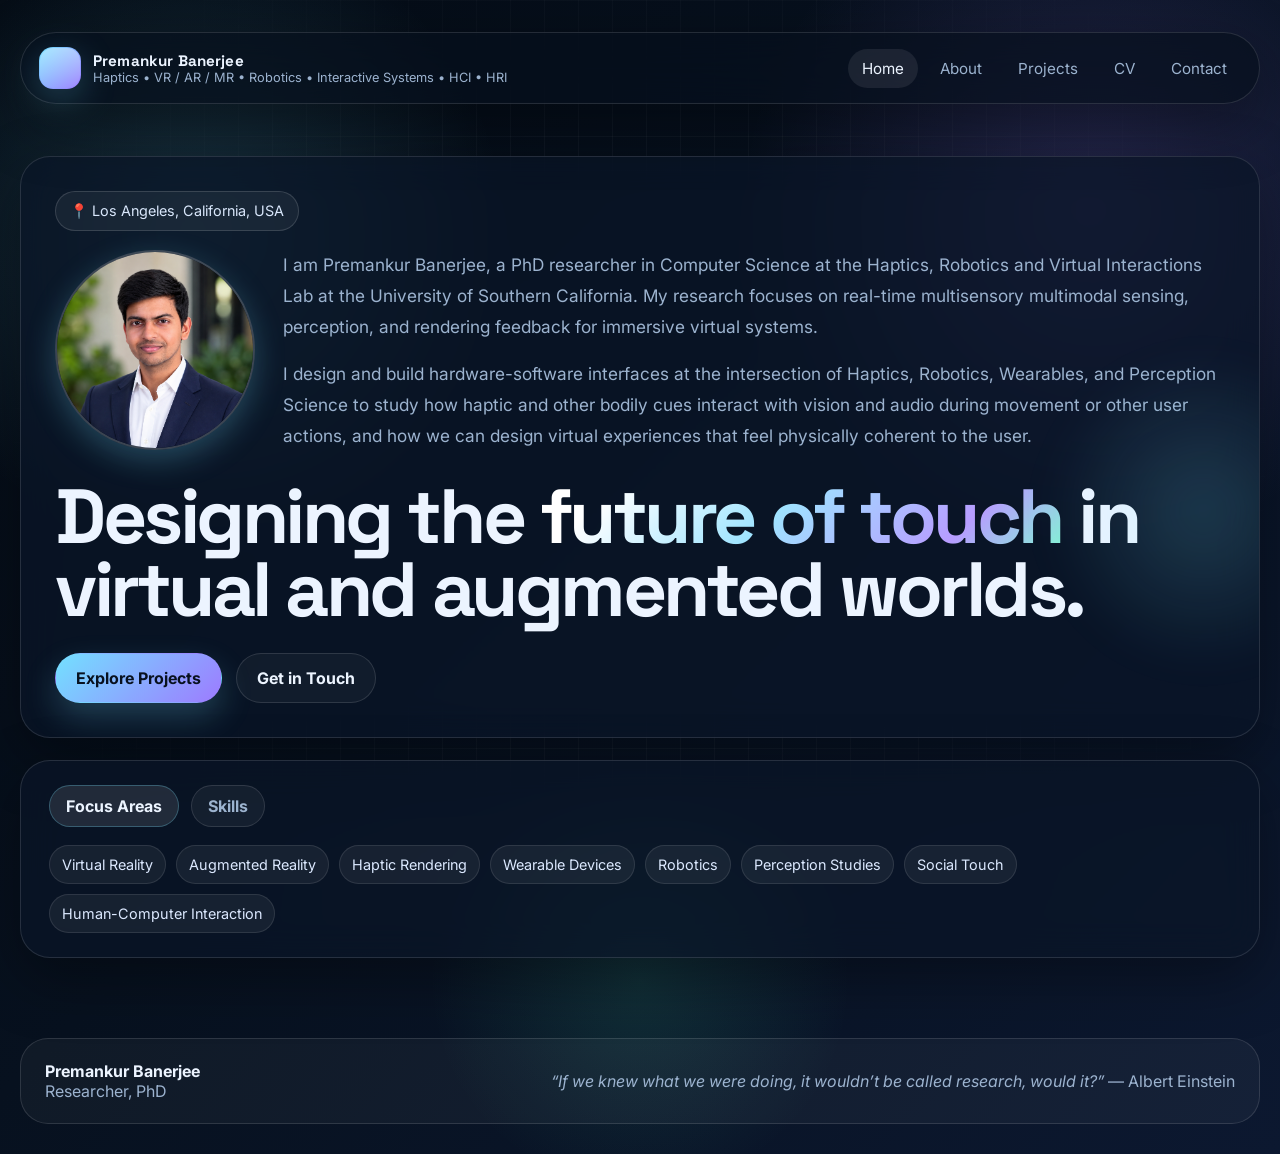
==== index.html @ 7fd66191 "Update index.html" ====
<!DOCTYPE html>
<html lang="en">
<head>
  <meta charset="UTF-8" />
  <meta name="viewport" content="width=device-width, initial-scale=1.0" />
  <title>Premankur Banerjee | Home</title>
  <meta name="description" content="Premankur Banerjee — VR/AR Haptics Robotics Researcher." />
  <link rel="preconnect" href="https://fonts.googleapis.com">
  <link rel="preconnect" href="https://fonts.gstatic.com" crossorigin>
  <link href="https://fonts.googleapis.com/css2?family=Inter:wght@400;500;600;700;800&family=Space+Grotesk:wght@500;700&display=swap" rel="stylesheet">
  <link rel="stylesheet" href="style.css" />
  <script src="script.js" defer></script>
</head>
<body>
  <div class="page">
    <div class="nav-wrap">
      <nav>
        <div class="brand">
          <div class="brand-mark"></div>
          <div class="brand-copy">
            <strong>Premankur Banerjee</strong>
            <span>Haptics • VR / AR / MR • Robotics • Interactive Systems • HCI • HRI</span>
          </div>
        </div>

        <div class="nav-links">
          <a href="index.html" class="active">Home</a>
          <a href="about.html">About</a>
          <a href="projects.html">Projects</a>
          <a href="CV_2026_Adm.pdf" target="_blank" rel="noopener noreferrer">CV</a>
          <a href="contact.html">Contact</a>
        </div>
      </nav>
    </div>

    <header class="hero">
      <section class="hero-card hero-main reveal">
        <div class="eyebrow">📍 Los Angeles, California, USA</div>

        <div class="hero-intro">
          <div class="hero-top">
            <img src="Headshot1.png" alt="Premankur Banerjee" class="hero-img">

            <div class="hero-top-copy">
              <p class="lead hero-bio">
                I am Premankur Banerjee, a PhD researcher in Computer Science at the Haptics, Robotics and Virtual Interactions Lab at the University of Southern California. My research focuses on real-time multisensory multimodal sensing, perception, and rendering feedback for immersive virtual systems.
              </p>

              <p class="lead hero-bio">
                I design and build hardware-software interfaces at the intersection of Haptics, Robotics, Wearables, and Perception Science to study how haptic and other bodily cues interact with vision and audio during movement or other user actions, and how we can design virtual experiences that feel physically coherent to the user.
              </p>
            </div>
          </div>

          <h1 class="hero-title-wide">
            Designing the <span class="gradient-text">future of touch</span> in virtual and augmented worlds.
          </h1>
        </div>

        <div class="hero-actions">
          <a class="btn btn-primary" href="projects.html">Explore Projects</a>
          <a class="btn btn-secondary" href="contact.html">Get in Touch</a>
        </div>
      </section>

      <section class="glass focus-tabs reveal">
        <div class="focus-tabs-header">
          <button class="tab-btn active" data-tab="focus">Focus Areas</button>
          <button class="tab-btn" data-tab="skills">Skills</button>
        </div>

        <div class="tab-panel active" id="tab-focus">
          <div class="focus-pills">
            <span class="pill">Virtual Reality</span>
            <span class="pill">Augmented Reality</span>
            <span class="pill">Haptic Rendering</span>
            <span class="pill">Wearable Devices</span>
            <span class="pill">Robotics</span>
            <span class="pill">Perception Studies</span>
            <span class="pill">Social Touch</span>
            <span class="pill">Human-Computer Interaction</span>
          </div>
        </div>

        <div class="tab-panel" id="tab-skills">
          <div class="skills-subtabs">
            <button class="subtab-btn active" data-subtab="programming">Programming Software &amp; Tools</button>
            <button class="subtab-btn" data-subtab="hardware">Hardware &amp; Sensing</button>
            <button class="subtab-btn" data-subtab="methods">Methods &amp; Analysis</button>
            <button class="subtab-btn" data-subtab="evaluation">User Testing &amp; Evaluation</button>
          </div>

          <div class="skills-subpanel active" id="subtab-programming">
            <div class="skills-pills">
              <span class="pill">C++</span>
              <span class="pill">C</span>
              <span class="pill">C#</span>
              <span class="pill">Python</span>
              <span class="pill">MATLAB</span>
              <span class="pill">Unity 3D</span>
              <span class="pill">CHAI3D</span>
              <span class="pill">OpenHaptics</span>
              <span class="pill">ROS</span>
              <span class="pill">Gazebo</span>
              <span class="pill">TensorFlow</span>
              <span class="pill">Arduino</span>
              <span class="pill">Blender</span>
              <span class="pill">FreeCAD</span>
              <span class="pill">OpenGL</span>
            </div>
          </div>

          <div class="skills-subpanel" id="subtab-hardware">
            <div class="skills-pills">
              <span class="pill">Actuators</span>
              <span class="pill">Force Sensing and Feedback</span>
              <span class="pill">Pressure Sensing</span>
              <span class="pill">IMUs</span>
              <span class="pill">Motion Tracking (OptiTrack, Intel RealSense)</span>
              <span class="pill">6-DoF Motion Platforms</span>
              <span class="pill">Microcontrollers</span>
              <span class="pill">Tactile Wearables</span>
            </div>
          </div>

          <div class="skills-subpanel" id="subtab-methods">
            <div class="skills-pills">
              <span class="pill">Signal Processing</span>
              <span class="pill">Filtering</span>
              <span class="pill">Temporal Smoothing</span>
              <span class="pill">Sensor Fusion</span>
              <span class="pill">Physics Modeling</span>
              <span class="pill">Inverse Kinematics</span>
              <span class="pill">Wireless Communication Protocols</span>
              <span class="pill">Teleoperation</span>
              <span class="pill">CNNs</span>
              <span class="pill">Autoencoders</span>
              <span class="pill">Interactive ML</span>
            </div>
          </div>

          <div class="skills-subpanel" id="subtab-evaluation">
            <div class="skills-pills">
              <span class="pill">Experimental Design</span>
              <span class="pill">User-Centered Design</span>
              <span class="pill">Protocol Creation</span>
              <span class="pill">Data Processing</span>
              <span class="pill">Statistical Analyses</span>
              <span class="pill">Conducted 200+ user studies</span>
            </div>
          </div>
        </div>
      </section>
    </header>

    <footer>
      <div class="footer-card reveal">
        <div>
          <strong>Premankur Banerjee</strong><br />
          Researcher, PhD
        </div>
        <div><em>“If we knew what we were doing, it wouldn’t be called research, would it?”</em> — Albert Einstein</div>
      </div>
    </footer>
  </div>
</body>
</html>
---- style.css ----
:root {
  --bg: #07111f;
  --bg-soft: rgba(10, 22, 40, 0.72);
  --text: #ecf4ff;
  --muted: #9cb3cf;
  --line: rgba(255, 255, 255, 0.12);
  --accent: #73e0ff;
  --accent-2: #9d7bff;
  --accent-3: #4af1b4;
  --shadow: 0 20px 60px rgba(0, 0, 0, 0.35);
  --maxw: 1500px;
}

* { box-sizing: border-box; }
html { scroll-behavior: smooth; }

body {
  margin: 0;
  font-family: 'Inter', system-ui, sans-serif;
  color: var(--text);
  background:
    radial-gradient(circle at 15% 20%, rgba(115, 224, 255, 0.18), transparent 22%),
    radial-gradient(circle at 85% 18%, rgba(157, 123, 255, 0.20), transparent 24%),
    radial-gradient(circle at 50% 85%, rgba(74, 241, 180, 0.12), transparent 18%),
    linear-gradient(135deg, #040b14 0%, #07111f 45%, #0c1830 100%);
  min-height: 100vh;
  overflow-x: hidden;
}

body::before {
  content: "";
  position: fixed;
  inset: 0;
  background-image:
    linear-gradient(rgba(255,255,255,0.035) 1px, transparent 1px),
    linear-gradient(90deg, rgba(255,255,255,0.035) 1px, transparent 1px);
  background-size: 34px 34px;
  mask-image: radial-gradient(circle at center, black 40%, transparent 88%);
  pointer-events: none;
  z-index: 0;
}

a {
  color: inherit;
  text-decoration: none;
}

img {
  max-width: 100%;
  display: block;
}

.page {
  position: relative;
  z-index: 1;
}

.nav-wrap {
  position: sticky;
  top: 16px;
  z-index: 100;
  padding: 16px 20px 0;
}

nav {
  max-width: var(--maxw);
  margin: 0 auto;
  display: flex;
  align-items: center;
  justify-content: space-between;
  gap: 18px;
  padding: 14px 18px;
  border: 1px solid var(--line);
  background: rgba(6, 15, 28, 0.68);
  backdrop-filter: blur(20px);
  border-radius: 999px;
  box-shadow: var(--shadow);
}

.brand {
  display: flex;
  align-items: center;
  gap: 12px;
  min-width: 0;
}

.brand-mark {
  width: 42px;
  height: 42px;
  border-radius: 14px;
  background: linear-gradient(135deg, var(--accent), var(--accent-2));
  box-shadow: 0 10px 35px rgba(115, 224, 255, 0.25);
  position: relative;
  overflow: hidden;
}

.brand-mark::after {
  content: "";
  position: absolute;
  inset: 1px;
  border-radius: 13px;
  background: linear-gradient(180deg, rgba(255,255,255,0.36), rgba(255,255,255,0.06));
  mix-blend-mode: screen;
}

.brand-copy strong {
  display: block;
  font-family: 'Space Grotesk', sans-serif;
  font-size: 0.95rem;
  letter-spacing: 0.01em;
  white-space: nowrap;
}

.brand-copy {
  min-width: 0;
}

.brand-copy strong,
.brand-copy span {
  max-width: 100%;
  overflow: hidden;
  text-overflow: ellipsis;
}

.brand-copy span {
  display: block;
  color: var(--muted);
  font-size: 0.8rem;
  white-space: nowrap;
}

.nav-links {
  display: flex;
  align-items: center;
  gap: 8px;
  flex-wrap: wrap;
  justify-content: flex-end;
}

.nav-links a {
  padding: 10px 14px;
  border-radius: 999px;
  color: var(--muted);
  transition: 0.25s ease;
  font-size: 0.95rem;
}

.nav-links a:hover,
.nav-links a.active {
  background: rgba(255,255,255,0.08);
  color: var(--text);
}

.hero {
  max-width: var(--maxw);
  margin: 28px auto 0;
  padding: 40px 20px 20px;
  display: grid;
  grid-template-columns: 1fr;
  gap: 22px;
  align-items: stretch;
}

.hero-card,
.glass,
.info-card,
.timeline-card,
.project-card,
.cv-card,
.contact-card,
.page-card {
  border: 1px solid var(--line);
  background: var(--bg-soft);
  backdrop-filter: blur(18px);
  border-radius: 30px;
  box-shadow: var(--shadow);
}

.hero-main,
.page-card {
  padding: 34px;
  position: relative;
  overflow: hidden;
}

.hero-main::before,
.page-card::before {
  content: "";
  position: absolute;
  inset: auto -10% 8% auto;
  width: 360px;
  height: 360px;
  background: radial-gradient(circle, rgba(115,224,255,0.18), transparent 62%);
  filter: blur(20px);
  pointer-events: none;
}

.eyebrow {
  display: inline-flex;
  align-items: center;
  gap: 8px;
  width: fit-content;
  border: 1px solid rgba(255,255,255,0.14);
  border-radius: 999px;
  padding: 10px 14px;
  color: #d9e7fb;
  background: rgba(255,255,255,0.05);
  font-size: 0.9rem;
  margin-bottom: 18px;
}

.dot {
  width: 10px;
  height: 10px;
  border-radius: 50%;
  background: linear-gradient(135deg, var(--accent-3), var(--accent));
  box-shadow: 0 0 20px rgba(74,241,180,0.8);
}

.hero-intro {
  display: flex;
  flex-direction: column;
  gap: 28px;
}

.hero-top {
  display: grid;
  grid-template-columns: 200px minmax(0, 1fr);
  gap: 28px;
  align-items: center;
}

.hero-img {
  width: 200px;
  height: 200px;
  min-width: 200px;
  min-height: 200px;
  max-width: 200px;
  max-height: 200px;
  border-radius: 50%;
  object-fit: cover;
  object-position: center;
  flex-shrink: 0;
  aspect-ratio: 1 / 1;
  border: 2px solid rgba(255,255,255,0.2);
  box-shadow: 0 10px 30px rgba(115,224,255,0.25);
}

.hero-top-copy {
  display: flex;
  flex-direction: column;
  gap: 16px;
  align-items: flex-start;
  justify-content: center;
  text-align: left;
  min-width: 0;
}

.hero p.lead,
.hero-bio {
  margin: 0;
  color: var(--muted);
  font-size: 1.08rem;
  line-height: 1.8;
  max-width: 100%;
  text-align: left;
}

.hero-signal-text {
  margin: 0;
  color: var(--muted);
  font-size: 1rem;
  line-height: 1.8;
  max-width: 100%;
  text-align: left;
}

.hero h1,
.hero-title-wide,
.page-title {
  margin: 0;
  font-family: 'Space Grotesk', sans-serif;
  font-size: clamp(2.5rem, 6vw, 5rem);
  line-height: 0.95;
  letter-spacing: -0.045em;
  max-width: 100%;
}

.page-title {
  font-size: clamp(2.3rem, 6vw, 4.5rem);
  margin-bottom: 14px;
}

.gradient-text {
  background: linear-gradient(135deg, #ffffff 15%, #9fe4ff 45%, #b79cff 78%, #7dffcf 100%);
  -webkit-background-clip: text;
  background-clip: text;
  color: transparent;
}

.hero-actions {
  display: flex;
  align-items: center;
  gap: 14px;
  flex-wrap: wrap;
  margin-top: 28px;
}

.btn {
  border: 1px solid transparent;
  border-radius: 999px;
  padding: 14px 20px;
  font-weight: 700;
  transition: transform 0.25s ease, box-shadow 0.25s ease, background 0.25s ease, border-color 0.25s ease;
  display: inline-flex;
  align-items: center;
  gap: 10px;
}

.btn-primary {
  background: linear-gradient(135deg, var(--accent), var(--accent-2));
  color: #08111f;
  box-shadow: 0 14px 32px rgba(115, 224, 255, 0.22);
}

.btn-secondary {
  border-color: var(--line);
  background: rgba(255,255,255,0.04);
  color: var(--text);
}

.btn-primary:hover,
.btn-secondary:hover,
.info-card:hover,
.timeline-card:hover,
.project-card:hover,
.cv-card:hover,
.contact-card:hover,
.page-card:hover {
  transform: translateY(-3px);
}

.focus-tabs {
  padding: 24px 28px;
  display: flex;
  flex-direction: column;
  align-items: flex-start;
  text-align: left;
}
.hero > * {
  width: 100%;
  max-width: none;
  margin: 0;
}

.hero > .focus-tabs {
  width: 100%;
  max-width: none;
  margin: 0;
}
.focus-tabs-header {
  display: flex;
  gap: 12px;
  margin-bottom: 18px;
  flex-wrap: wrap;
  justify-content: flex-start;
  width: 100%;
}

.tab-btn,
.subtab-btn {
  border: 1px solid rgba(255,255,255,0.12);
  background: rgba(255,255,255,0.05);
  color: var(--muted);
  padding: 10px 16px;
  border-radius: 999px;
  font: inherit;
  font-weight: 700;
  cursor: pointer;
  transition: 0.25s ease;
  text-align: left;
  white-space: nowrap;
  flex: 0 0 auto;
}

.tab-btn:hover,
.tab-btn.active,
.subtab-btn:hover,
.subtab-btn.active {
  color: var(--text);
  background: rgba(255,255,255,0.1);
  border-color: rgba(115,224,255,0.28);
}

.tab-panel,
.skills-subpanel {
  display: none;
  width: 100%;
  text-align: left;
}

.tab-panel.active,
.skills-subpanel.active {
  display: block;
}

.focus-pills,
.skills-pills {
  display: flex;
  flex-wrap: wrap;
  gap: 10px;
  justify-content: flex-start;
  align-items: flex-start;
  width: 100%;
}

.skills-subtabs {
  display: flex;
  flex-wrap: nowrap;
  gap: 10px;
  justify-content: flex-start;
  align-items: flex-start;
  width: 100%;
  overflow-x: auto;
  padding-bottom: 6px;
  margin-bottom: 18px;
  scrollbar-width: thin;
  scrollbar-color: rgba(115,224,255,0.4) transparent;
}

.skills-subtabs::-webkit-scrollbar {
  height: 8px;
}

.skills-subtabs::-webkit-scrollbar-track {
  background: transparent;
}

.skills-subtabs::-webkit-scrollbar-thumb {
  background: rgba(115,224,255,0.35);
  border-radius: 999px;
}

#tab-skills {
  width: 100%;
  text-align: left;
}

.skills-subpanel {
  width: 100%;
  text-align: left;
}

.skills-pills {
  justify-content: flex-start;
}

.pill {
  padding: 10px 12px;
  border-radius: 999px;
  background: rgba(255,255,255,0.06);
  border: 1px solid rgba(255,255,255,0.1);
  color: #dce9ff;
  font-size: 0.9rem;
  text-align: left;
}

section,
.page-section {
  max-width: var(--maxw);
  margin: 0 auto;
  padding: 60px 20px 0;
}

.section-kicker {
  color: var(--accent);
  font-size: 0.84rem;
  letter-spacing: 0.16em;
  text-transform: uppercase;
  font-weight: 700;
  margin-bottom: 12px;
}

.section-header {
  display: grid;
  grid-template-columns: 0.9fr 1.1fr;
  gap: 26px;
  align-items: end;
  margin-bottom: 26px;
}

.section-header h2,
.project-card h3,
.cv-card h3,
.contact-card h3,
.timeline-card h3,
.info-card h3 {
  margin: 0;
  font-family: 'Space Grotesk', sans-serif;
  letter-spacing: -0.02em;
}

.section-header h2 {
  font-size: clamp(2rem, 4vw, 3.2rem);
  line-height: 1;
}

.section-header p,
.project-card p,
.cv-card p,
.contact-card p,
.timeline-card p,
.info-card p,
.page-card p {
  color: var(--muted);
  line-height: 1.7;
}

.about-grid {
  display: grid;
  grid-template-columns: 0.9fr 1.1fr;
  gap: 22px;
  align-items: stretch;
}

.info-card,
.timeline-card,
.project-card,
.cv-card,
.contact-card {
  padding: 26px;
  transition: transform 0.25s ease, border-color 0.25s ease, background 0.25s ease;
}

.info-card:hover,
.timeline-card:hover,
.project-card:hover,
.cv-card:hover,
.contact-card:hover {
  border-color: rgba(115,224,255,0.28);
  background: rgba(10, 22, 40, 0.78);
}

.stats-grid {
  margin-top: 20px;
  display: grid;
  grid-template-columns: repeat(2, minmax(0, 1fr));
  gap: 14px;
}

.mini-stat {
  padding: 16px;
  border-radius: 20px;
  background: rgba(255,255,255,0.05);
  border: 1px solid rgba(255,255,255,0.08);
}

.mini-stat strong {
  display: block;
  font-size: 1.15rem;
  margin-bottom: 6px;
}

.timeline {
  display: grid;
  gap: 14px;
  margin-top: 18px;
}

.timeline-item {
  display: grid;
  grid-template-columns: 92px 1fr;
  gap: 16px;
  padding: 16px 0;
  border-top: 1px solid rgba(255,255,255,0.08);
}

.timeline-item:first-child {
  border-top: 0;
  padding-top: 0;
}

.timeline-year {
  color: var(--accent);
  font-weight: 700;
  font-size: 0.92rem;
}

.timeline-item h4 {
  margin: 0 0 6px;
  font-size: 1rem;
}

.project-grid {
  display: grid;
  grid-template-columns: repeat(3, minmax(0, 1fr));
  gap: 20px;
}

.project-card {
  display: flex;
  flex-direction: column;
  min-height: 320px;
  position: relative;
  overflow: hidden;
}

.project-badge {
  display: inline-flex;
  width: fit-content;
  padding: 8px 12px;
  border-radius: 999px;
  background: rgba(255,255,255,0.06);
  border: 1px solid rgba(255,255,255,0.1);
  color: #dbe7ff;
  font-size: 0.82rem;
  margin-bottom: 18px;
}

.project-card::after {
  content: "";
  position: absolute;
  width: 160px;
  height: 160px;
  right: -40px;
  bottom: -40px;
  border-radius: 50%;
  background: radial-gradient(circle, rgba(115,224,255,0.16), transparent 65%);
  pointer-events: none;
}

.project-links {
  margin-top: auto;
  display: flex;
  gap: 14px;
  flex-wrap: wrap;
  padding-top: 18px;
}

.project-links a,
.cv-links a,
.contact-links a {
  color: var(--accent);
  font-weight: 600;
}

.projects-showcase {
  max-width: var(--maxw);
  margin: 0 auto;
  padding: 72px 20px 0;
}

.projects-panel {
  display: grid;
  gap: 48px;
}

.projects-intro {
  display: grid;
  grid-template-columns: minmax(260px, 0.75fr) minmax(0, 1fr);
  gap: 28px;
  align-items: end;
  padding: 34px;
  border: 1px solid var(--line);
  background: linear-gradient(135deg, rgba(10, 22, 40, 0.84), rgba(10, 22, 40, 0.52));
  backdrop-filter: blur(18px);
  border-radius: 30px;
  box-shadow: var(--shadow);
  position: relative;
  overflow: hidden;
}

.projects-intro::after {
  content: "";
  position: absolute;
  width: 340px;
  height: 340px;
  right: -120px;
  top: -120px;
  border-radius: 50%;
  background: radial-gradient(circle, rgba(74,241,180,0.16), transparent 66%);
  pointer-events: none;
}

.projects-intro > * {
  position: relative;
  z-index: 1;
}

.projects-intro p {
  margin: 0;
  color: var(--muted);
  line-height: 1.75;
  font-size: 1.04rem;
}

.projects-list {
  display: grid;
  gap: 58px;
}

.project-feature {
  display: grid;
  gap: 24px;
}

.project-feature-header {
  display: block;
  padding-top: 30px;
  border-top: 1px solid rgba(255,255,255,0.14);
}


.project-feature:first-child .project-feature-header {
  padding-top: 0;
  border-top: 0;
}

.project-index {
  display: grid;
  place-items: center;
  width: 58px;
  height: 58px;
  border-radius: 20px;
  border: 1px solid rgba(115,224,255,0.28);
  background: linear-gradient(135deg, rgba(115,224,255,0.2), rgba(157,123,255,0.14));
  color: #eaf8ff;
  font-family: 'Space Grotesk', sans-serif;
  font-weight: 700;
}

.project-feature h2 {
  margin: 0;
  font-family: 'Space Grotesk', sans-serif;
  font-size: clamp(2rem, 4vw, 3.35rem);
  line-height: 1.04;
  letter-spacing: 0;
}

.project-feature-header p {
  margin: 16px 0 0;
  max-width: none;
  color: var(--muted);
  line-height: 1.75;
  font-size: 1.04rem;
}

.project-parts {
  display: grid;
  gap: 18px;
}

.project-part {
  display: grid;
  grid-template-columns: minmax(240px, 360px) minmax(0, 1fr);
  gap: 24px;
  align-items: stretch;
  padding: 18px;
  border: 1px solid rgba(255,255,255,0.12);
  background: rgba(10, 22, 40, 0.66);
  backdrop-filter: blur(18px);
  border-radius: 26px;
  box-shadow: 0 18px 44px rgba(0, 0, 0, 0.22);
  transition: transform 0.25s ease, border-color 0.25s ease, background 0.25s ease;
  overflow: hidden;
}

.project-part:hover {
  transform: translateY(-3px);
  border-color: rgba(115,224,255,0.28);
  background: rgba(10, 22, 40, 0.78);
}

.project-media {
  margin: 0;
  min-height: 210px;
  aspect-ratio: 16 / 10;
  border-radius: 20px;
  overflow: hidden;
  border: 1px solid rgba(255,255,255,0.12);
  background:
    linear-gradient(135deg, rgba(115,224,255,0.16), rgba(157,123,255,0.12)),
    rgba(255,255,255,0.04);
  display: grid;
  place-items: center;
}

.project-media img,
.project-media video {
  width: 100%;
  height: 100%;
  object-fit: cover;
  display: block;
}

.project-media.is-placeholder {
  color: rgba(236,244,255,0.72);
  font-weight: 700;
  text-transform: uppercase;
  font-size: 0.78rem;
  letter-spacing: 0.12em;
  position: relative;
}

.project-media.is-placeholder::before {
  content: "";
  position: absolute;
  inset: 16px;
  border: 1px dashed rgba(255,255,255,0.22);
  border-radius: 16px;
}

.project-media.is-placeholder span {
  position: relative;
  z-index: 1;
}

.project-part-copy {
  min-width: 0;
  display: flex;
  flex-direction: column;
  justify-content: center;
  padding: 8px 6px;
}

.project-part-copy h3 {
  margin: 0;
  font-family: 'Space Grotesk', sans-serif;
  font-size: clamp(0.9rem, 1.3vw, 1.2rem);
  line-height: 1.15;
  letter-spacing: 0;
}

.project-part-copy p {
  margin: 12px 0 0;
  color: var(--muted);
  line-height: 1.75;
}

.cv-grid,
.contact-grid {
  display: grid;
  grid-template-columns: repeat(2, minmax(0, 1fr));
  gap: 20px;
}

.cv-list,
.contact-list {
  display: grid;
  gap: 14px;
  margin-top: 18px;
}

.cv-item,
.contact-item {
  padding: 14px 16px;
  border-radius: 18px;
  background: rgba(255,255,255,0.05);
  border: 1px solid rgba(255,255,255,0.08);
}

.contact-item a {
  display: inline-flex;
  align-items: center;
  gap: 10px;
  color: #dce9ff;
  word-break: break-word;
}

.contact-item svg {
  width: 18px;
  height: 18px;
  flex-shrink: 0;
  color: var(--accent);
}

footer {
  max-width: var(--maxw);
  margin: 60px auto 0;
  padding: 0 20px 30px;
}

.footer-card {
  display: flex;
  align-items: center;
  justify-content: space-between;
  gap: 16px;
  padding: 22px 24px;
  border-radius: 28px;
  border: 1px solid var(--line);
  background: rgba(255,255,255,0.04);
  color: var(--muted);
}

.footer-card strong {
  color: var(--text);
}

.reveal {
  opacity: 0;
  transform: translateY(26px);
  transition: 0.7s ease;
}

.reveal.visible {
  opacity: 1;
  transform: translateY(0);
}

@media (max-width: 1080px) {
  .section-header,
  .about-grid,
  .project-grid,
  .cv-grid,
  .contact-grid,
  .projects-intro {
    grid-template-columns: 1fr;
  }

  .project-part {
    grid-template-columns: minmax(220px, 0.75fr) minmax(0, 1fr);
  }
}

@media (max-width: 760px) {
  .nav-wrap {
    top: 8px;
    padding: 10px 12px 0;
  }

  nav {
    border-radius: 26px;
    padding: 14px;
    flex-direction: column;
    align-items: stretch;
  }

  .nav-links {
    justify-content: space-between;
  }

  .hero {
    padding-top: 22px;
  }

  .hero-main,
  .focus-tabs,
  .info-card,
  .timeline-card,
  .project-card,
  .cv-card,
  .contact-card,
  .page-card {
    padding: 22px;
  }

  .hero-top {
    grid-template-columns: 1fr;
    align-items: start;
  }

  .hero-img {
    width: 180px;
    height: 180px;
    min-width: 180px;
    min-height: 180px;
    max-width: 180px;
    max-height: 180px;
  }

  .stats-grid {
    grid-template-columns: 1fr;
  }

  .timeline-item {
    grid-template-columns: 1fr;
    gap: 8px;
  }

  .projects-showcase {
    padding: 42px 12px 0;
  }

  .projects-intro {
    padding: 22px;
    border-radius: 24px;
  }

  .project-feature-header,
  .project-part {
    grid-template-columns: 1fr;
  }

  .project-feature-header {
    gap: 14px;
  }

  .project-index {
    width: 48px;
    height: 48px;
    border-radius: 16px;
  }

  .project-part {
    padding: 14px;
    border-radius: 22px;
  }

  .project-media {
    min-height: 180px;
  }

  .footer-card {
    flex-direction: column;
    align-items: flex-start;
  }
}

.news-card {
  overflow: hidden;
}
.news-card h3 {
  margin-bottom: 18px;
}
.news-list {
  display: grid;
  gap: 0;
  max-height: 360px;
  overflow: hidden;
  transition: max-height 0.35s ease;
}

.news-list.expanded {
  max-height: 1200px;
}

.news-item {
  display: grid;
  grid-template-columns: 150px minmax(0, 1fr);
  gap: 26px;
  padding: 15px 0;
  border-top: 1px solid rgba(255,255,255,0.08);
}

.news-item:first-child {
  border-top: 0;
  padding-top: 0;
}

.news-date {
  color: var(--accent);
  font-weight: 700;
  font-size: 0.92rem;
  white-space: nowrap;
  min-width: 150px;
}

.news-text {
  color: var(--muted);
  line-height: 1.7;
}

.see-more-btn {
  margin-top: 16px;
  border: 0;
  background: transparent;
  color: var(--accent);
  font: inherit;
  font-weight: 700;
  cursor: pointer;
  padding: 0;
}

.see-more-btn:hover {
  text-decoration: underline;
}

.see-more-btn.hidden {
  display: none;
}

@media (max-width: 760px) {
  .news-item {
    grid-template-columns: 1fr;
    gap: 6px;
  }
    .news-date {
    min-width: 0;
  }
}
.project-part-copy h3 a {
  color: inherit;
  text-decoration: none;
  transition: color 0.25s ease;
}

.project-part-copy h3 a:hover {
  color: var(--accent);
}

/* YouTube media blocks */
.project-media.youtube-video {
  position: relative;
  display: block;
  width: 100%;
  min-height: 0;
  aspect-ratio: 16 / 9;
  margin: 0;
  padding: 0 !important;
  overflow: hidden;
  background: #000;
  border-radius: 20px;
}

/* Fill the complete media area */
.project-media.youtube-video .youtube-player-host,
.project-media.youtube-video iframe {
  position: absolute;
  inset: 0;
  display: block;
  width: 100% !important;
  height: 100% !important;
  margin: 0;
  padding: 0;
  border: 0;
}
.project-media video.align-video-left {
  object-fit: cover;
  object-position: left center;
}
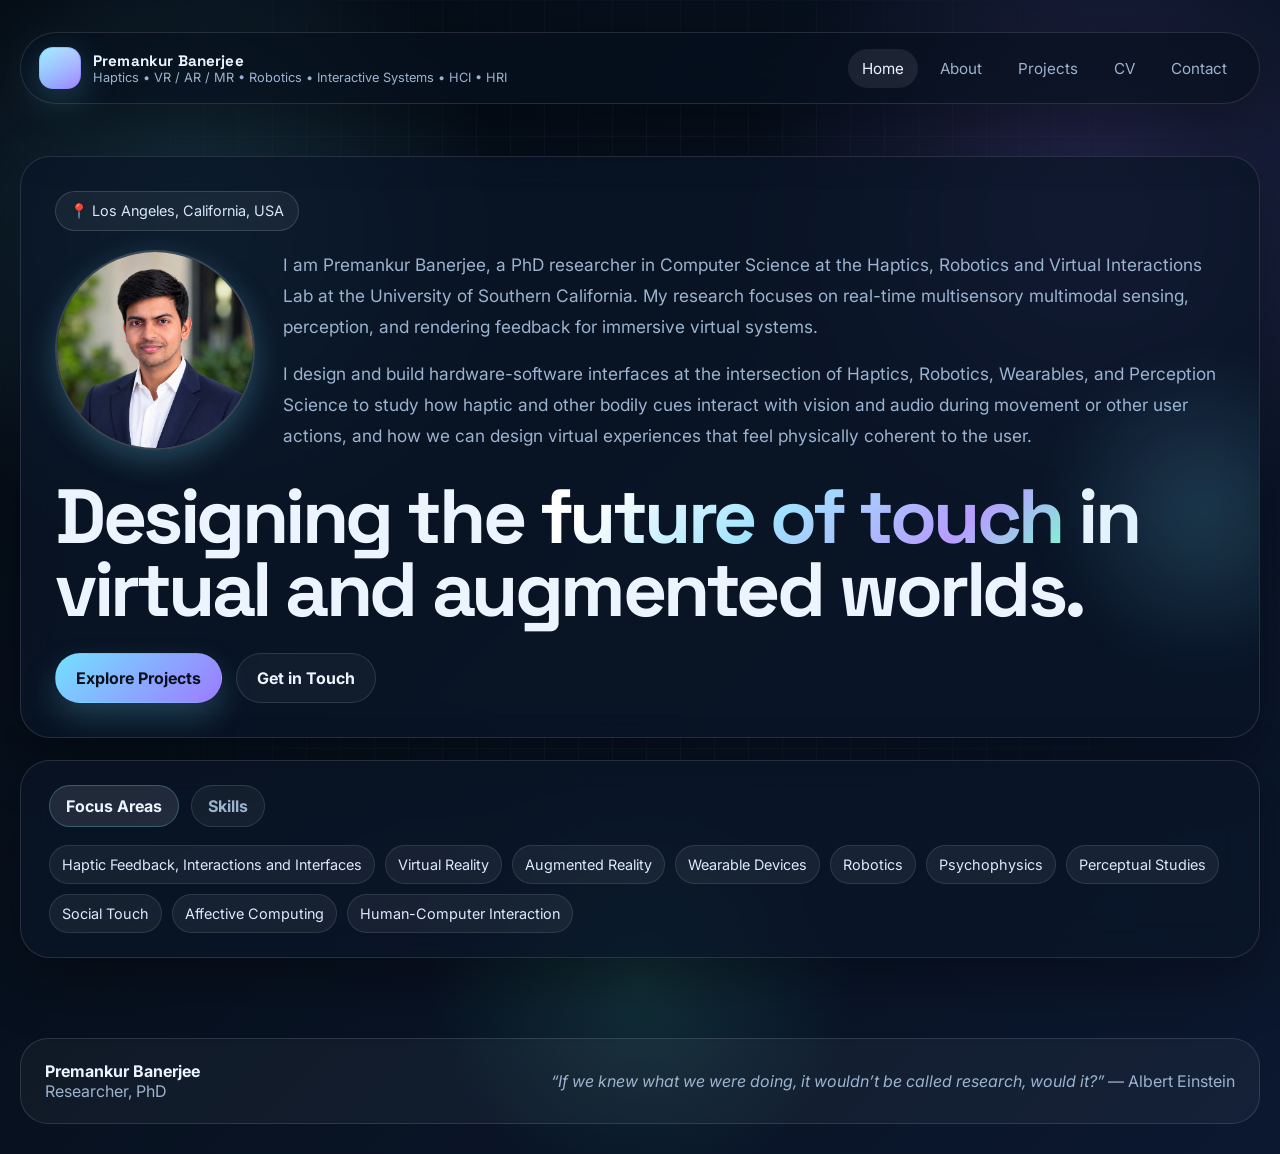
==== commit a409b200: "Update index.html" ====
--- a/index.html
+++ b/index.html
@@ -71,13 +71,15 @@
 
         <div class="tab-panel active" id="tab-focus">
           <div class="focus-pills">
+            <span class="pill">Haptic Feedback, Interactions and Interfaces</span>
             <span class="pill">Virtual Reality</span>
             <span class="pill">Augmented Reality</span>
-            <span class="pill">Haptic Rendering</span>
             <span class="pill">Wearable Devices</span>
             <span class="pill">Robotics</span>
-            <span class="pill">Perception Studies</span>
+            <span class="pill">Psychophysics</span>
+            <span class="pill">Perceptual Studies</span>
             <span class="pill">Social Touch</span>
+            <span class="pill">Affective Computing</span>
             <span class="pill">Human-Computer Interaction</span>
           </div>
         </div>
--- a/style.css
+++ b/style.css
@@ -874,6 +874,107 @@
   color: var(--accent);
 }
 
+.contact-icons {
+  display: flex;
+  align-items: center;
+  gap: 16px;
+  margin-top: 14px;
+}
+
+.contact-icon-link {
+  width: 22px;
+  height: 22px;
+  display: inline-grid;
+  place-items: center;
+  border-radius: 0;
+  border: 0;
+  background: transparent;
+  color: var(--accent);
+  flex: 0 0 auto;
+  line-height: 0;
+  transition: transform 0.25s ease, color 0.25s ease;
+}
+
+.contact-icon-link:hover {
+  transform: translateY(-2px);
+  color: var(--text);
+}
+
+.contact-icon-link svg {
+  width: 18px;
+  height: 18px;
+  display: block;
+}
+
+.contact-form-card {
+  width: 100%;
+}
+
+.contact-form {
+  display: grid;
+  gap: 18px;
+  margin-top: 20px;
+}
+
+.contact-form-grid {
+  display: grid;
+  grid-template-columns: 1fr;
+  gap: 18px;
+}
+
+.contact-field {
+  display: grid;
+  gap: 8px;
+  color: var(--muted);
+  font-size: 0.95rem;
+  font-weight: 600;
+}
+
+.contact-field input,
+.contact-field textarea {
+  width: 100%;
+  border: 1px solid rgba(255,255,255,0.12);
+  border-radius: 18px;
+  background: rgba(255,255,255,0.05);
+  color: var(--text);
+  font: inherit;
+  padding: 14px 16px;
+  outline: none;
+  transition: border-color 0.25s ease, box-shadow 0.25s ease, background 0.25s ease;
+}
+
+.contact-field textarea {
+  min-height: 170px;
+  resize: vertical;
+}
+
+.contact-field input:focus,
+.contact-field textarea:focus {
+  border-color: rgba(115,224,255,0.38);
+  background: rgba(255,255,255,0.07);
+  box-shadow: 0 0 0 4px rgba(115,224,255,0.08);
+}
+
+.contact-submit {
+  width: fit-content;
+  border: 0;
+  cursor: pointer;
+}
+
+.contact-sent {
+  min-height: 260px;
+  display: grid;
+  place-items: center;
+  text-align: center;
+}
+
+.contact-sent h3 {
+  margin: 0;
+  font-family: 'Space Grotesk', sans-serif;
+  font-size: clamp(1.6rem, 3vw, 2.4rem);
+  letter-spacing: 0;
+}
+
 footer {
   max-width: var(--maxw);
   margin: 60px auto 0;
@@ -1010,6 +1111,10 @@
     min-height: 180px;
   }
 
+  .contact-form-grid {
+    grid-template-columns: 1fr;
+  }
+
   .footer-card {
     flex-direction: column;
     align-items: flex-start;
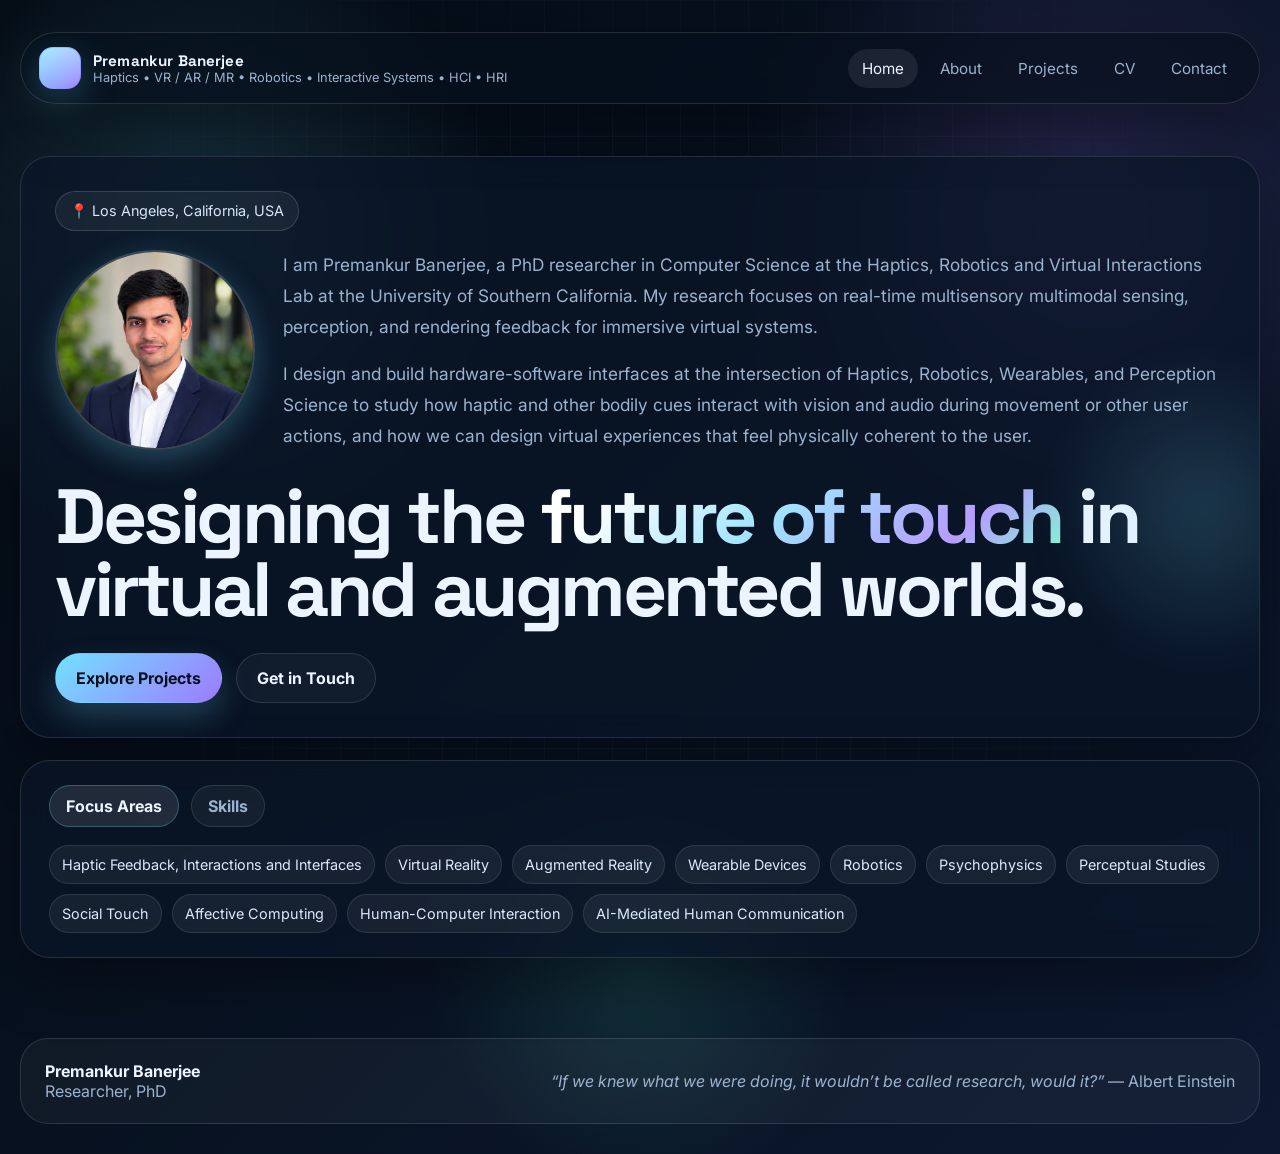
==== commit e2f28b04: "Update index.html" ====
--- a/index.html
+++ b/index.html
@@ -81,6 +81,7 @@
             <span class="pill">Social Touch</span>
             <span class="pill">Affective Computing</span>
             <span class="pill">Human-Computer Interaction</span>
+            <span class="pill">AI-Mediated Human Communication</span>
           </div>
         </div>
 
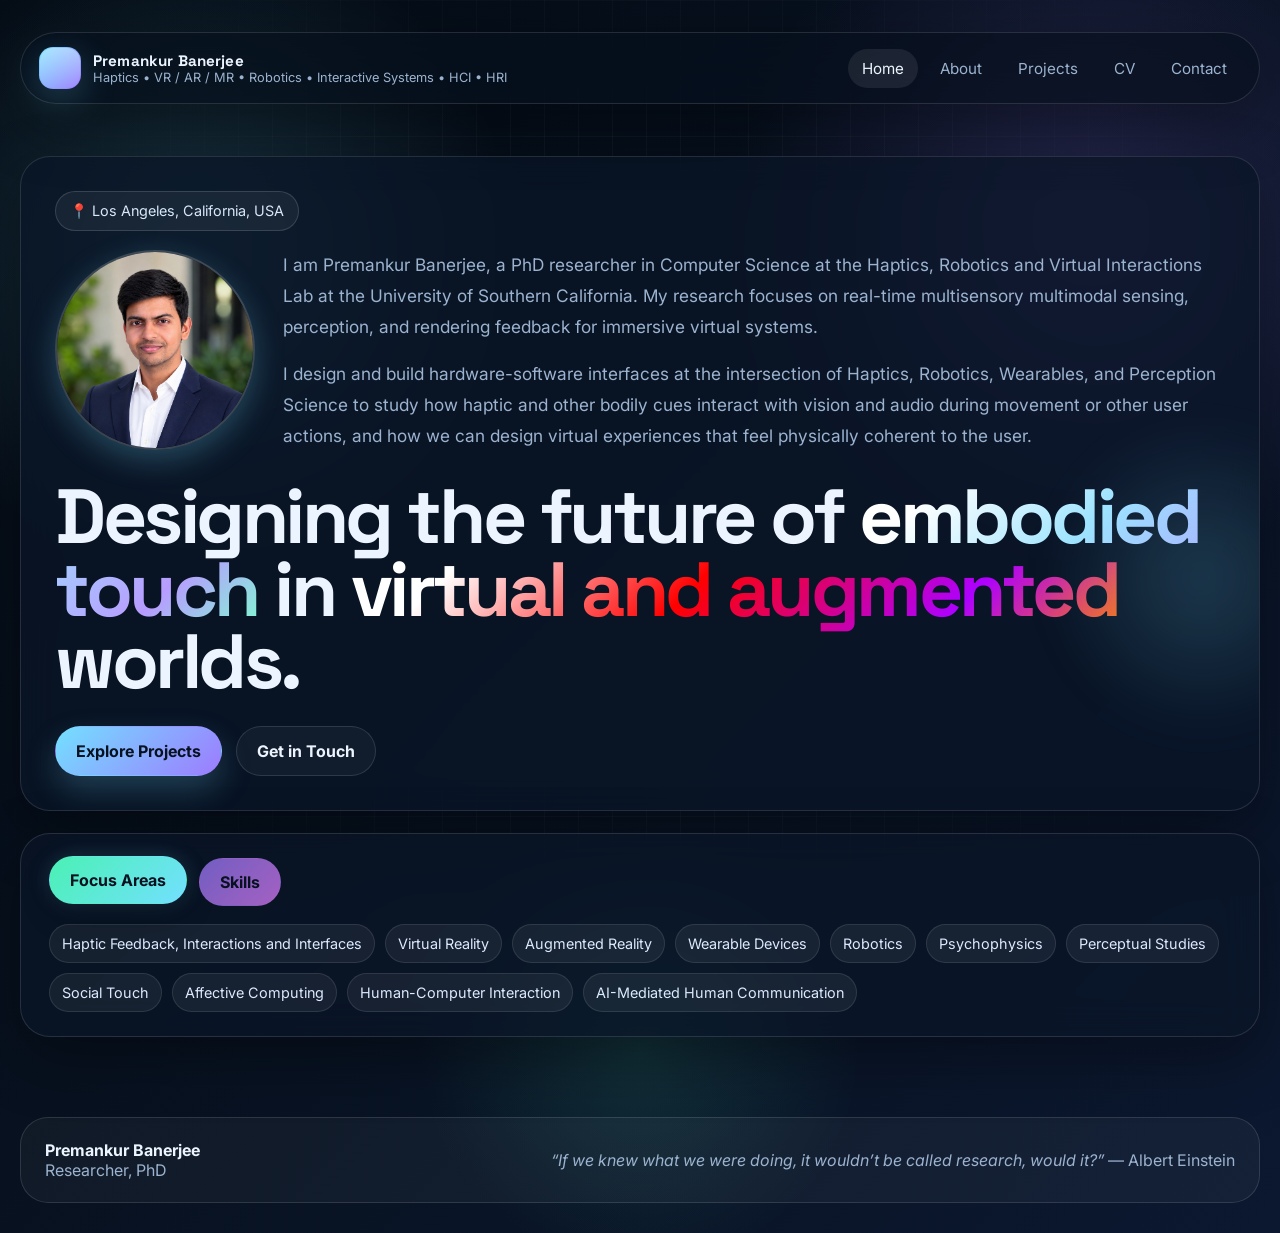
==== commit bfe91b1f: "Update index.html" ====
--- a/index.html
+++ b/index.html
@@ -53,7 +53,7 @@
           </div>
 
           <h1 class="hero-title-wide">
-            Designing the <span class="gradient-text">future of touch</span> in virtual and augmented worlds.
+            Designing the future of <span class="gradient-text">embodied touch</span> in <span class="gradient-text2">virtual and augmented</span> worlds.
           </h1>
         </div>
 
--- a/style.css
+++ b/style.css
@@ -297,6 +297,12 @@
   background-clip: text;
   color: transparent;
 }
+.gradient-text2 {
+  background: linear-gradient(135deg, #ffffff 15%, #ff0000 45%, #ae00ff 78%, #ff7700 100%);
+  -webkit-background-clip: text;
+  background-clip: text;
+  color: transparent;
+}
 
 .hero-actions {
   display: flex;
@@ -906,75 +912,6 @@
   display: block;
 }
 
-.contact-form-card {
-  width: 100%;
-}
-
-.contact-form {
-  display: grid;
-  gap: 18px;
-  margin-top: 20px;
-}
-
-.contact-form-grid {
-  display: grid;
-  grid-template-columns: 1fr;
-  gap: 18px;
-}
-
-.contact-field {
-  display: grid;
-  gap: 8px;
-  color: var(--muted);
-  font-size: 0.95rem;
-  font-weight: 600;
-}
-
-.contact-field input,
-.contact-field textarea {
-  width: 100%;
-  border: 1px solid rgba(255,255,255,0.12);
-  border-radius: 18px;
-  background: rgba(255,255,255,0.05);
-  color: var(--text);
-  font: inherit;
-  padding: 14px 16px;
-  outline: none;
-  transition: border-color 0.25s ease, box-shadow 0.25s ease, background 0.25s ease;
-}
-
-.contact-field textarea {
-  min-height: 170px;
-  resize: vertical;
-}
-
-.contact-field input:focus,
-.contact-field textarea:focus {
-  border-color: rgba(115,224,255,0.38);
-  background: rgba(255,255,255,0.07);
-  box-shadow: 0 0 0 4px rgba(115,224,255,0.08);
-}
-
-.contact-submit {
-  width: fit-content;
-  border: 0;
-  cursor: pointer;
-}
-
-.contact-sent {
-  min-height: 260px;
-  display: grid;
-  place-items: center;
-  text-align: center;
-}
-
-.contact-sent h3 {
-  margin: 0;
-  font-family: 'Space Grotesk', sans-serif;
-  font-size: clamp(1.6rem, 3vw, 2.4rem);
-  letter-spacing: 0;
-}
-
 footer {
   max-width: var(--maxw);
   margin: 60px auto 0;
@@ -1109,10 +1046,6 @@
 
   .project-media {
     min-height: 180px;
-  }
-
-  .contact-form-grid {
-    grid-template-columns: 1fr;
   }
 
   .footer-card {
@@ -1235,3 +1168,174 @@
 }
 
 
+.contact-page-section {
+  padding-top: 60px;
+}
+
+/* Main contact card */
+.contact-main-card {
+  width: 100%;
+  min-height: 340px;
+  display: flex;
+  flex-direction: column;
+  justify-content: center;
+}
+
+/* Smaller heading that uses the full card width */
+.contact-main-card .contact-page-title {
+  width: 100%;
+  max-width: none;
+
+  margin: 0 0 28px;
+
+  font-size: clamp(1.8rem, 2.6vw, 2.6rem);
+  line-height: 1.12;
+  letter-spacing: -0.035em;
+}
+
+/* Larger introductory text styled like a subsection heading */
+.contact-main-card .contact-intro {
+  width: 100%;
+  max-width: none;
+
+  margin: 0;
+
+  font-family: "Space Grotesk", sans-serif;
+  font-size: clamp(1.25rem, 1.7vw, 1.55rem);
+  font-weight: 700;
+  line-height: 1.5;
+  letter-spacing: -0.015em;
+
+  color: var(--muted);
+}
+
+/* More spacing above and between icons */
+.contact-main-card .contact-icons {
+  display: flex;
+  align-items: center;
+
+  gap: 50px;
+  margin-top: 30px;
+}
+
+/* Larger clickable icon area */
+.contact-main-card .contact-icon-link {
+  width: 32px;
+  height: 32px;
+
+  display: inline-grid;
+  place-items: center;
+
+  flex: 0 0 auto;
+}
+
+/* Larger visible SVG icons */
+.contact-main-card .contact-icon-link svg {
+  width: 50px;
+  height: 50px;
+}
+
+/* Mobile adjustments */
+@media (max-width: 760px) {
+  .contact-page-section {
+    padding-top: 42px;
+  }
+
+  .contact-main-card {
+    min-height: 0;
+  }
+
+  .contact-main-card .contact-page-title {
+    font-size: clamp(1.8rem, 8vw, 2.35rem);
+    line-height: 1.15;
+    margin-bottom: 22px;
+  }
+
+  .contact-main-card .contact-intro {
+    font-size: 1.1rem;
+    line-height: 1.55;
+  }
+
+  .contact-main-card .contact-icons {
+    gap: 24px;
+    margin-top: 26px;
+  }
+
+  .contact-main-card .contact-icon-link {
+    width: 30px;
+    height: 30px;
+  }
+
+  .contact-main-card .contact-icon-link svg {
+    width: 23px;
+    height: 23px;
+  }
+}
+
+/* =========================================================
+   COLORFUL FOCUS AREAS + SKILLS TABS
+   ========================================================= */
+
+.focus-tabs-header {
+  /* Change these four colors whenever you want */
+  --focus-color-1: #4af1b4;
+  --focus-color-2: #73e0ff;
+
+  --skills-color-1: #9d7bff;
+  --skills-color-2: #e180ff;
+}
+
+/* Shared button styling, similar to Explore Projects */
+.focus-tabs-header .tab-btn {
+  padding: 13px 20px;
+  border-radius: 999px;
+  border: 1px solid transparent;
+
+  font-weight: 700;
+  color: #08111f;
+
+  cursor: pointer;
+  opacity: 0.72;
+
+  transition:
+    transform 0.25s ease,
+    opacity 0.25s ease,
+    box-shadow 0.25s ease,
+    filter 0.25s ease;
+}
+
+/* Focus Areas color */
+.focus-tabs-header .tab-btn[data-tab="focus"] {
+  background: linear-gradient(
+    135deg,
+    var(--focus-color-1),
+    var(--focus-color-2)
+  );
+}
+
+/* Skills color */
+.focus-tabs-header .tab-btn[data-tab="skills"] {
+  background: linear-gradient(
+    135deg,
+    var(--skills-color-1),
+    var(--skills-color-2)
+  );
+}
+
+/* Hover effect */
+.focus-tabs-header .tab-btn:hover {
+  color: #08111f;
+  opacity: 1;
+  transform: translateY(-2px);
+  filter: brightness(1.05);
+}
+
+/* Currently selected tab */
+.focus-tabs-header .tab-btn.active {
+  color: #08111f;
+  opacity: 1;
+  transform: translateY(-2px);
+  box-shadow:
+    0 12px 28px rgba(0, 0, 0, 0.25),
+    0 0 22px rgba(115, 224, 255, 0.18);
+}
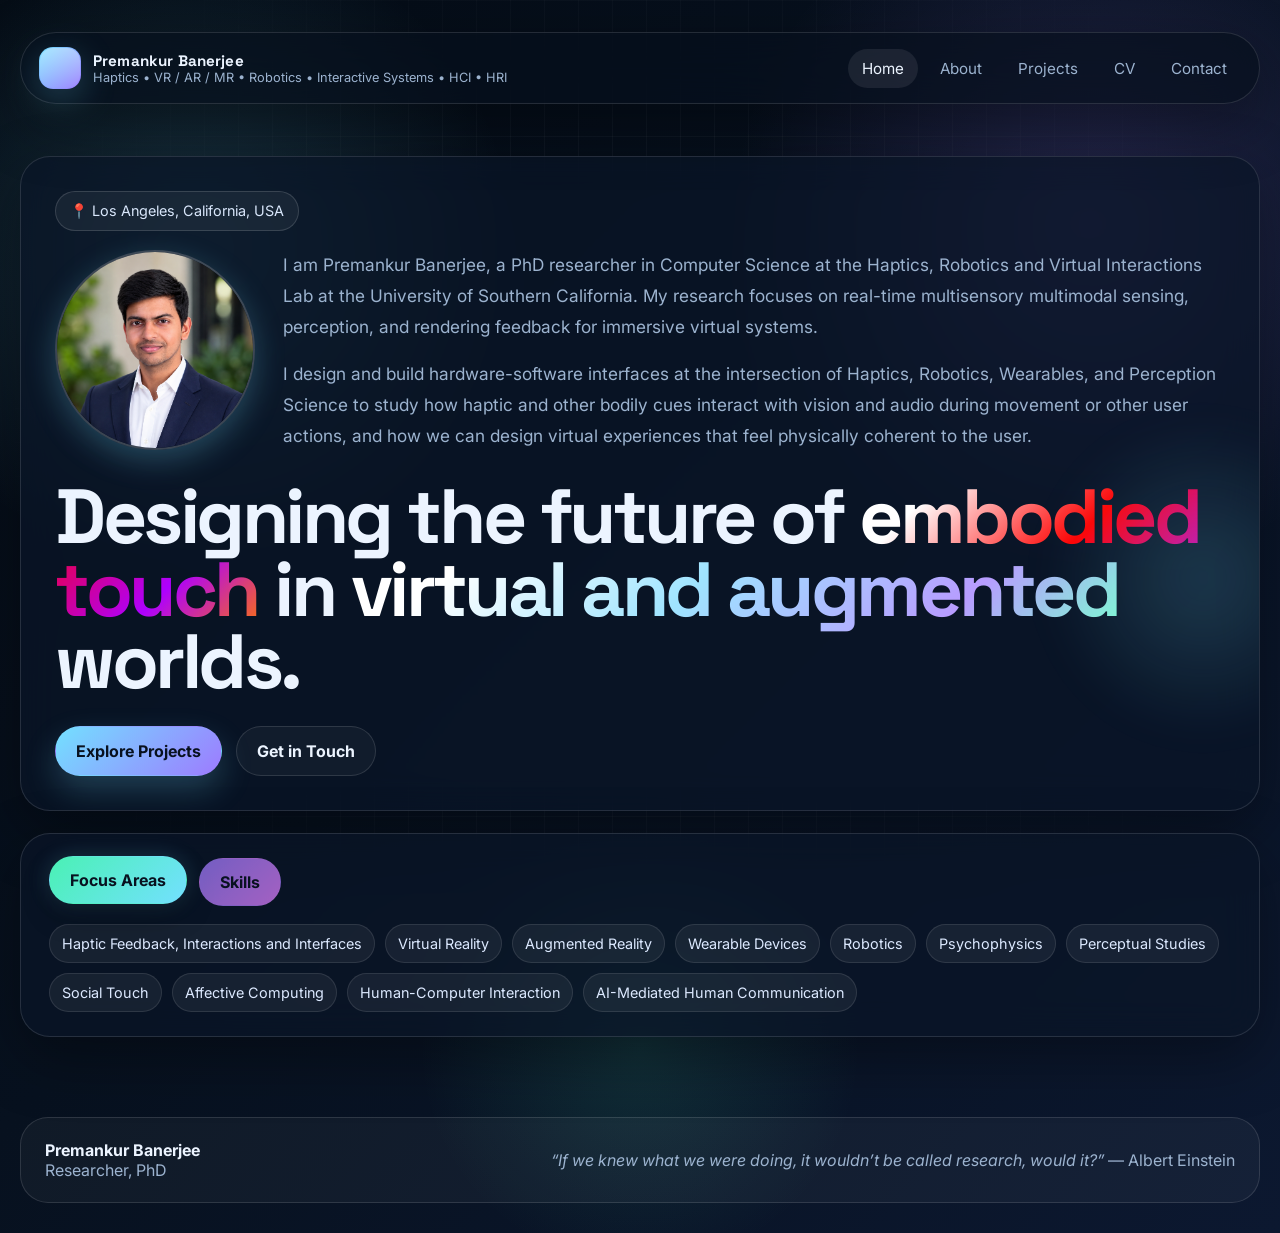
==== commit e292ea5e: "Update index.html" ====
--- a/index.html
+++ b/index.html
@@ -53,7 +53,7 @@
           </div>
 
           <h1 class="hero-title-wide">
-            Designing the future of <span class="gradient-text">embodied touch</span> in <span class="gradient-text2">virtual and augmented</span> worlds.
+            Designing the future of <span class="gradient-text2">embodied touch</span> in <span class="gradient-text">virtual and augmented</span> worlds.
           </h1>
         </div>
 
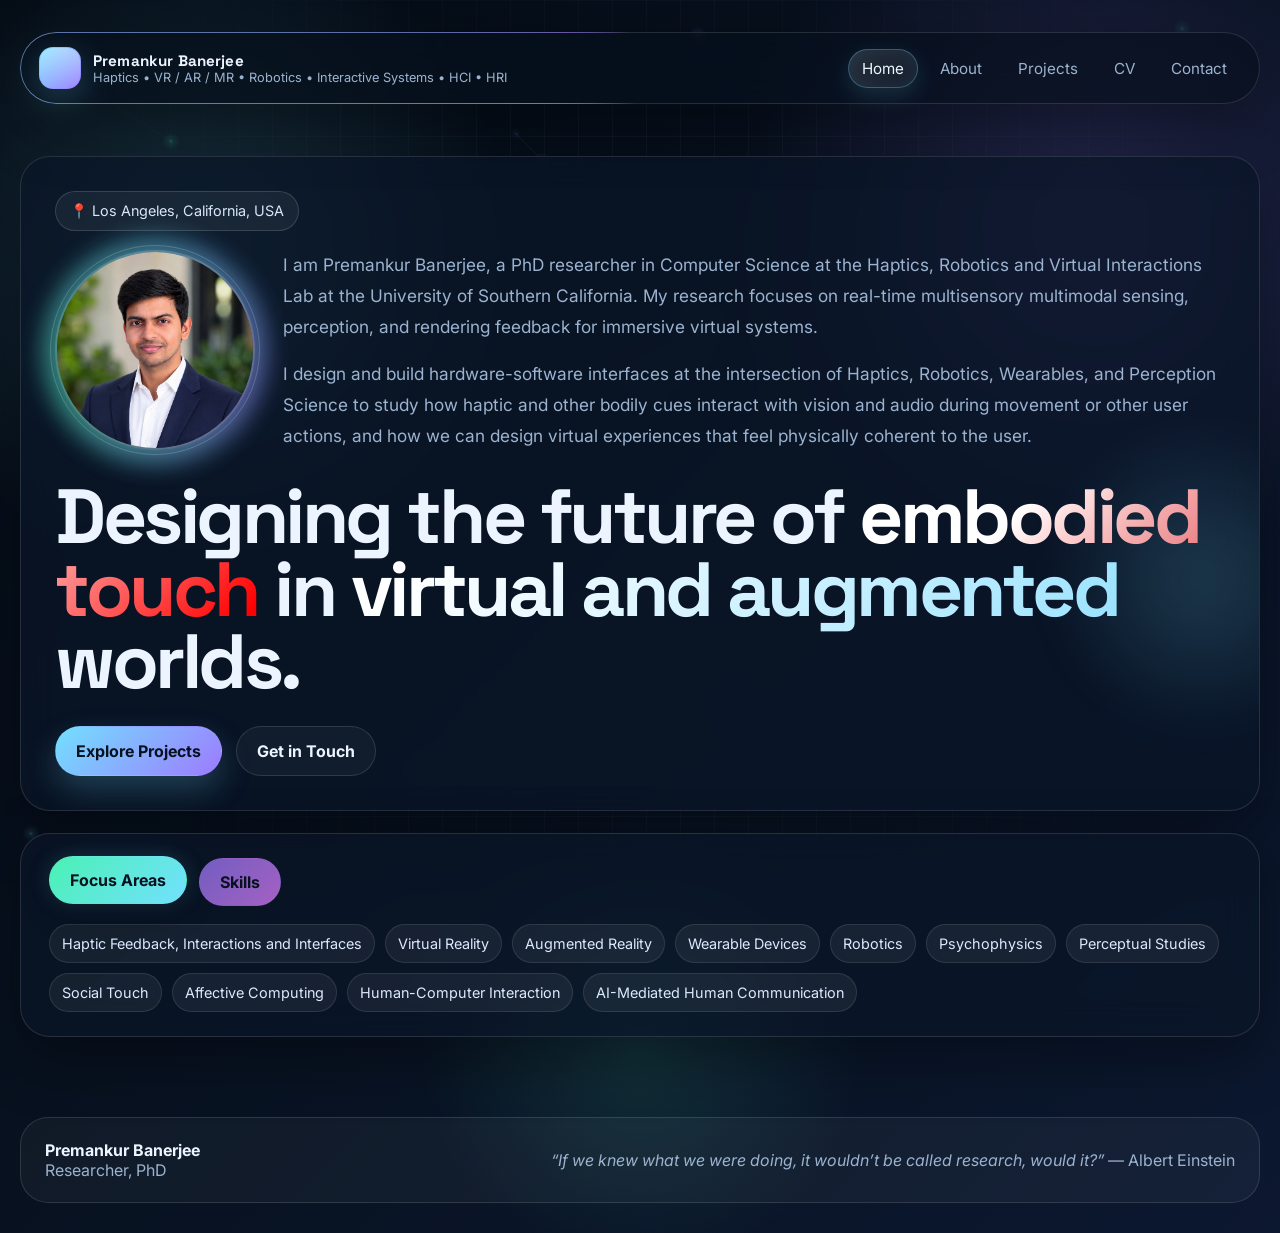
==== commit 75522b1c: "Add motion and page-transition layer Introduce fx.css and fx.js, an additive animation layer scoped " ====
--- a/index.html
+++ b/index.html
@@ -9,6 +9,8 @@
   <link rel="preconnect" href="https://fonts.gstatic.com" crossorigin>
   <link href="https://fonts.googleapis.com/css2?family=Inter:wght@400;500;600;700;800&family=Space+Grotesk:wght@500;700&display=swap" rel="stylesheet">
   <link rel="stylesheet" href="style.css" />
+  <link rel="stylesheet" href="fx.css" />
+  <script src="fx.js"></script>
   <script src="script.js" defer></script>
 </head>
 <body>
--- a/style.css
+++ b/style.css
@@ -292,7 +292,7 @@
 }
 
 .gradient-text {
-  background: linear-gradient(135deg, #ffffff 15%, #9fe4ff 45%, #b79cff 78%, #7dffcf 100%);
+  background: linear-gradient(135deg, #ffffff 5%, #9fe4ff 45%, #b79cff 78%, #7dffcf 100%);
   -webkit-background-clip: text;
   background-clip: text;
   color: transparent;
--- a/fx.css
+++ b/fx.css
@@ -0,0 +1,741 @@
+/* =============================================================================
+   fx.css — motion, page-transition and ambient graphics layer
+   -----------------------------------------------------------------------------
+   Purely additive. style.css is never modified.
+   Everything is scoped to html.fx, a class added by fx.js, so if JavaScript is
+   unavailable the site renders exactly as it does today.
+   ============================================================================= */
+
+/* Registered so the conic ring around the nav can be animated smoothly.
+   Browsers without @property fall back to a static gradient. */
+@property --fx-angle {
+  syntax: "<angle>";
+  inherits: false;
+  initial-value: 0deg;
+}
+
+html.fx {
+  --fx-ease:     cubic-bezier(0.22, 1, 0.36, 1);
+  --fx-ease-in:  cubic-bezier(0.6, 0.04, 0.98, 0.34);
+  --fx-spring:   cubic-bezier(0.34, 1.4, 0.64, 1);
+
+  /* Sweep direction: +1 travels left-to-right, -1 right-to-left.
+     fx.js derives it from the nav order, so moving forward through the site
+     always sweeps forward and moving back always sweeps back. */
+  --fx-dir: 1;
+
+  /* Per-destination accent pair, so every page arrives in its own colour */
+  --fx-tint:   #73e0ff;
+  --fx-tint-2: #9d7bff;
+  --fx-glow-1: rgba(115, 224, 255, 0.30);
+  --fx-glow-2: rgba(157, 123, 255, 0.20);
+  --fx-scan:   rgba(115, 224, 255, 0.10);
+}
+
+html.fx[data-fx-page="about"] {
+  --fx-tint:   #4af1b4;
+  --fx-tint-2: #73e0ff;
+  --fx-glow-1: rgba(74, 241, 180, 0.28);
+  --fx-glow-2: rgba(115, 224, 255, 0.20);
+  --fx-scan:   rgba(74, 241, 180, 0.10);
+}
+
+html.fx[data-fx-page="projects"] {
+  --fx-tint:   #9d7bff;
+  --fx-tint-2: #e180ff;
+  --fx-glow-1: rgba(157, 123, 255, 0.30);
+  --fx-glow-2: rgba(225, 128, 255, 0.20);
+  --fx-scan:   rgba(157, 123, 255, 0.11);
+}
+
+html.fx[data-fx-page="contact"] {
+  --fx-tint:   #73e0ff;
+  --fx-tint-2: #4af1b4;
+  --fx-glow-1: rgba(115, 224, 255, 0.28);
+  --fx-glow-2: rgba(74, 241, 180, 0.20);
+  --fx-scan:   rgba(115, 224, 255, 0.10);
+}
+
+
+/* =============================================================================
+   1. PAGE TRANSITION — "wavefront handoff"
+   -----------------------------------------------------------------------------
+   One luminous wavefront crosses the screen and never turns around.
+
+   Leaving  : the front enters from behind, sweeps across and covers the page.
+   Arriving : the SAME front keeps travelling in the SAME direction and exits
+              the far side, uncovering the new page behind it.
+
+   Because the second half continues the first, the two pages read as one
+   continuous stroke rather than an animation that plays and rewinds. The
+   direction is derived from the nav order, so travelling forward through the
+   site sweeps forward and going back sweeps back — the motion encodes where
+   you moved.
+   ============================================================================= */
+
+/* Shared skin for both halves of the wavefront. Glowing energy bands sit on
+   both vertical edges, so whichever edge happens to be the working one — the
+   leading edge on the way out, the trailing edge on the way in — is lit. */
+html.fx::after,
+.fx-exit {
+  position: fixed;
+  top: 0;
+  bottom: 0;
+  left: -3vw;
+  width: 106vw;
+  pointer-events: none;
+  background:
+    /* oscilloscope trace hugging each edge */
+    url("data:image/svg+xml,%3Csvg xmlns='http://www.w3.org/2000/svg' width='48' height='160'%3E%3Cpath d='M24 0 Q46 20 24 40 T24 80 T24 120 T24 160' fill='none' stroke='%23ffffff' stroke-opacity='0.45' stroke-width='1.6'/%3E%3C/svg%3E") 30px 0 / 48px 160px repeat-y,
+    url("data:image/svg+xml,%3Csvg xmlns='http://www.w3.org/2000/svg' width='48' height='160'%3E%3Cpath d='M24 0 Q46 20 24 40 T24 80 T24 120 T24 160' fill='none' stroke='%23ffffff' stroke-opacity='0.45' stroke-width='1.6'/%3E%3C/svg%3E") calc(100% - 78px) 0 / 48px 160px repeat-y,
+    /* the energy bands themselves */
+    linear-gradient(
+      90deg,
+      rgba(255, 255, 255, 0) 0px,
+      var(--fx-tint) 3px,
+      #ffffff 9px,
+      var(--fx-tint-2) 15px,
+      var(--fx-glow-1) 34px,
+      transparent 130px,
+      transparent calc(100% - 130px),
+      var(--fx-glow-1) calc(100% - 34px),
+      var(--fx-tint-2) calc(100% - 15px),
+      #ffffff calc(100% - 9px),
+      var(--fx-tint) calc(100% - 3px),
+      rgba(255, 255, 255, 0) 100%
+    ) 0 0 / 100% 100% no-repeat,
+    /* signal texture */
+    repeating-linear-gradient(0deg, rgba(255, 255, 255, 0.035) 0 1px, transparent 1px 6px) 0 0 / auto repeat,
+    linear-gradient(90deg, rgba(255, 255, 255, 0.05) 1px, transparent 1px) 0 0 / 34px 34px repeat,
+    radial-gradient(120% 90% at 50% 50%, var(--fx-glow-1), transparent 72%) 0 0 / 100% 100% no-repeat,
+    linear-gradient(135deg, #040b14 0%, #07111f 48%, #0c1830 100%) 0 0 / 100% 100% no-repeat;
+}
+
+/* Arriving half. A pseudo-element on <html> so it is painted on the very first
+   frame — no flash of unstyled content, no JS timing dependency. */
+html.fx::after {
+  content: "";
+  z-index: 9999;
+  animation: fx-sweep-out 0.72s cubic-bezier(0.16, 1, 0.3, 1) forwards;
+}
+
+/* Leaving half, created by fx.js and tinted with the DESTINATION colour so the
+   handoff between the two pages is seamless. */
+.fx-exit {
+  z-index: 9990;
+  animation: fx-sweep-in 0.5s cubic-bezier(0.65, 0, 0.35, 1) forwards;
+}
+
+@keyframes fx-sweep-in {
+  from { transform: translate3d(calc(var(--fx-dir) * -108%), 0, 0); }
+  to   { transform: translate3d(0, 0, 0); }
+}
+
+@keyframes fx-sweep-out {
+  from { transform: translate3d(0, 0, 0); }
+  to   { transform: translate3d(calc(var(--fx-dir) * 108%), 0, 0); }
+}
+
+/* Sensor scanline crossing the other axis as the page settles. */
+html.fx::before {
+  content: "";
+  position: fixed;
+  left: 0;
+  right: 0;
+  top: 0;
+  height: 24vh;
+  z-index: 9998;
+  pointer-events: none;
+  mix-blend-mode: screen;
+  background: linear-gradient(180deg, transparent, var(--fx-scan) 45%, transparent);
+  animation: fx-scan 1.15s cubic-bezier(0.4, 0, 0.2, 1) 0.2s both;
+}
+
+@keyframes fx-scan {
+  from { transform: translate3d(0, -30vh, 0); opacity: 0; }
+  18%  { opacity: 1; }
+  to   { transform: translate3d(0, 112vh, 0); opacity: 0; }
+}
+
+/* The content is carried along by the wave rather than fading in place: it
+   leaves in the sweep direction and arrives still moving the same way. */
+html.fx .page {
+  animation: fx-page-in 0.9s cubic-bezier(0.16, 1, 0.3, 1) backwards;
+}
+
+@keyframes fx-page-in {
+  from { transform: translate3d(calc(var(--fx-dir) * -46px), 0, 0); }
+  to   { transform: none; }
+}
+
+html.fx-leaving .page {
+  animation: fx-page-out 0.5s cubic-bezier(0.65, 0, 0.35, 1) forwards;
+}
+
+@keyframes fx-page-out {
+  to {
+    opacity: 0.35;
+    transform: translate3d(calc(var(--fx-dir) * 40px), 0, 0) scale(0.985);
+    filter: blur(5px);
+  }
+}
+
+/* Blocks settle in sequence just behind the departing wavefront.
+   `backwards` (not `both`) means the hidden state only exists during the delay
+   window — if the animation never runs, content is simply visible. */
+html.fx .page > * {
+  animation: fx-block-in 0.6s var(--fx-ease) backwards;
+}
+html.fx .page > *:nth-child(1)   { animation-delay: 0.06s; }
+html.fx .page > *:nth-child(2)   { animation-delay: 0.14s; }
+html.fx .page > *:nth-child(3)   { animation-delay: 0.21s; }
+html.fx .page > *:nth-child(4)   { animation-delay: 0.27s; }
+html.fx .page > *:nth-child(n+5) { animation-delay: 0.32s; }
+
+@keyframes fx-block-in {
+  from { opacity: 0; transform: translateY(16px); filter: blur(4px); }
+  to   { opacity: 1; transform: none;             filter: blur(0);   }
+}
+
+
+/* =============================================================================
+   2. AMBIENT FIELD — interactive particle canvas behind the content
+   ============================================================================= */
+
+.fx-canvas {
+  position: fixed;
+  inset: 0;
+  z-index: 0;
+  pointer-events: none;
+}
+
+
+/* =============================================================================
+   3. SCROLL PROGRESS
+   ============================================================================= */
+
+.fx-progress {
+  position: fixed;
+  top: 0;
+  left: 0;
+  right: 0;
+  height: 3px;
+  z-index: 9500;
+  pointer-events: none;
+  transform: scaleX(0);
+  transform-origin: 0 50%;
+  background: linear-gradient(90deg, var(--accent-3), var(--accent) 45%, var(--accent-2));
+  box-shadow: 0 0 18px rgba(115, 224, 255, 0.45);
+}
+
+
+/* =============================================================================
+   4. NAVIGATION
+   ============================================================================= */
+
+html.fx nav {
+  position: relative;
+  transition:
+    padding    0.35s var(--fx-ease),
+    background 0.35s ease,
+    box-shadow 0.35s ease;
+}
+
+/* Slowly rotating conic ring traced along the nav's pill border. */
+html.fx nav::after {
+  content: "";
+  position: absolute;
+  inset: -1px;
+  border-radius: inherit;
+  padding: 1px;
+  pointer-events: none;
+  opacity: 0.55;
+  background: conic-gradient(
+    from var(--fx-angle),
+    transparent 0 52%,
+    var(--fx-tint) 70%,
+    var(--fx-tint-2) 82%,
+    transparent 96%
+  );
+  -webkit-mask: linear-gradient(#000 0 0) content-box, linear-gradient(#000 0 0);
+          mask: linear-gradient(#000 0 0) content-box, linear-gradient(#000 0 0);
+  -webkit-mask-composite: xor;
+          mask-composite: exclude;
+  animation: fx-spin 9s linear infinite;
+}
+
+@keyframes fx-spin {
+  to { --fx-angle: 360deg; }
+}
+
+html.fx.fx-scrolled nav {
+  padding: 10px 16px;
+  background: rgba(6, 15, 28, 0.84);
+  box-shadow: 0 18px 50px rgba(0, 0, 0, 0.45);
+}
+
+/* The sliding pill replaces the static hover/active backgrounds. */
+html.fx .nav-links { position: relative; }
+
+html.fx .nav-links a {
+  position: relative;
+  z-index: 1;
+  transition: color 0.28s ease, transform 0.35s var(--fx-spring);
+}
+
+html.fx .nav-links a:hover,
+html.fx .nav-links a.active {
+  background: transparent;
+}
+
+.fx-nav-ind {
+  position: absolute;
+  top: 0;
+  left: 0;
+  z-index: 0;
+  width: 0;
+  height: 0;
+  opacity: 0;
+  border-radius: 999px;
+  pointer-events: none;
+  background: linear-gradient(135deg, rgba(255, 255, 255, 0.12), rgba(255, 255, 255, 0.05));
+  border: 1px solid rgba(115, 224, 255, 0.30);
+  box-shadow:
+    0 8px 22px rgba(115, 224, 255, 0.14),
+    inset 0 0 20px rgba(115, 224, 255, 0.08);
+  transition:
+    transform 0.45s var(--fx-spring),
+    width     0.45s var(--fx-spring),
+    height    0.45s var(--fx-spring),
+    opacity   0.3s  ease;
+}
+
+/* Brand mark: a slow chromatic drift plus a breathing halo. */
+html.fx .brand-mark {
+  transition: transform 0.5s var(--fx-spring);
+  animation: fx-brand-glow 4.5s ease-in-out infinite;
+}
+
+@keyframes fx-brand-glow {
+  0%, 100% { box-shadow: 0 10px 32px rgba(115, 224, 255, 0.24); filter: hue-rotate(0deg);  }
+  50%      { box-shadow: 0 12px 46px rgba(157, 123, 255, 0.42); filter: hue-rotate(22deg); }
+}
+
+html.fx .brand:hover .brand-mark {
+  transform: rotate(-10deg) scale(1.07);
+}
+
+
+/* =============================================================================
+   5. HERO
+   ============================================================================= */
+
+/* Wipe-in reveal. clip-path moves the mask, never the glyphs, so the
+   background-clip gradient text stays perfectly intact. */
+html.fx .hero-title-wide,
+html.fx .page-title {
+  animation: fx-title-in 1.05s var(--fx-ease) 0.34s backwards;
+}
+
+@keyframes fx-title-in {
+  from { clip-path: inset(-20% 100% -25% 0); opacity: 0; transform: translateY(16px); filter: blur(7px); }
+  60%  { opacity: 1; }
+  to   { clip-path: inset(-20% -6%  -25% 0); opacity: 1; transform: none;             filter: blur(0);   }
+}
+
+/* Gradient headline text drifts slowly instead of sitting still. */
+html.fx .gradient-text,
+html.fx .gradient-text2 {
+  background-size: 230% 100%;
+  animation: fx-shimmer 9s ease-in-out infinite alternate;
+}
+
+@keyframes fx-shimmer {
+  from { background-position: 0% 50%; }
+  to   { background-position: 100% 50%; }
+}
+
+/* Headshot: rotating conic halo + gentle float. Wrapper is added by fx.js. */
+.fx-avatar {
+  position: relative;
+  display: inline-block;
+  width: max-content;
+  border-radius: 50%;
+  animation: fx-float 7s ease-in-out infinite;
+}
+
+.fx-avatar::before {
+  content: "";
+  position: absolute;
+  inset: -12px;
+  z-index: 0;
+  border-radius: 50%;
+  filter: blur(12px);
+  opacity: 0.45;
+  background: conic-gradient(
+    from 0deg,
+    var(--accent),
+    var(--accent-2),
+    var(--accent-3),
+    var(--accent)
+  );
+  animation: fx-rotate 14s linear infinite;
+}
+
+.fx-avatar::after {
+  content: "";
+  position: absolute;
+  inset: -5px;
+  z-index: 2;
+  border-radius: 50%;
+  border: 1px solid rgba(255, 255, 255, 0.18);
+  pointer-events: none;
+}
+
+.fx-avatar img { position: relative; z-index: 1; }
+
+@keyframes fx-rotate { to { transform: rotate(360deg); } }
+
+@keyframes fx-float {
+  0%, 100% { transform: translateY(0); }
+  50%      { transform: translateY(-9px); }
+}
+
+/* Location badge gets a live pulse. */
+html.fx .eyebrow {
+  position: relative;
+  overflow: hidden;
+  transition: border-color 0.35s ease, background 0.35s ease;
+}
+
+html.fx .eyebrow::after {
+  content: "";
+  position: absolute;
+  inset: 0;
+  background: linear-gradient(110deg, transparent 30%, rgba(255, 255, 255, 0.14) 50%, transparent 70%);
+  transform: translateX(-120%);
+  animation: fx-sheen 6s ease-in-out 1.5s infinite;
+}
+
+@keyframes fx-sheen {
+  0%       { transform: translateX(-120%); }
+  22%, 100% { transform: translateX(120%); }
+}
+
+
+/* =============================================================================
+   6. TAB / SUB-TAB TRANSITIONS
+   ============================================================================= */
+
+html.fx .tab-panel.active,
+html.fx .skills-subpanel.active {
+  animation: fx-panel-in 0.5s var(--fx-ease);
+}
+
+@keyframes fx-panel-in {
+  from { opacity: 0; transform: translateY(12px); }
+  to   { opacity: 1; transform: none; }
+}
+
+/* Cascading pills. `backwards` only, so the element returns to normal control
+   after the run and hover transforms keep working. */
+html.fx .fx-stagger .pill {
+  animation: fx-pill-in 0.52s var(--fx-spring) backwards;
+}
+
+@keyframes fx-pill-in {
+  from { opacity: 0; transform: translateY(16px) scale(0.88); filter: blur(5px); }
+  to   { opacity: 1; transform: none;                          filter: blur(0);   }
+}
+
+html.fx .pill {
+  transition:
+    transform    0.3s var(--fx-spring),
+    background   0.3s ease,
+    border-color 0.3s ease,
+    box-shadow   0.3s ease,
+    color        0.3s ease;
+}
+
+html.fx .pill:hover {
+  transform: translateY(-3px) scale(1.045);
+  background: rgba(115, 224, 255, 0.14);
+  border-color: rgba(115, 224, 255, 0.45);
+  box-shadow: 0 10px 26px rgba(115, 224, 255, 0.18);
+  color: #ffffff;
+}
+
+/* Height of the tabs card is animated by fx.js so panels never snap. */
+html.fx .focus-tabs.fx-resizing { overflow: hidden; }
+
+/* Sliding underline for the skills sub-tabs. */
+html.fx .skills-subtabs { position: relative; }
+
+.fx-sub-ind {
+  position: absolute;
+  bottom: 2px;
+  left: 0;
+  width: 0;
+  height: 2px;
+  opacity: 0;
+  border-radius: 2px;
+  pointer-events: none;
+  background: linear-gradient(90deg, var(--accent), var(--accent-2));
+  box-shadow: 0 0 12px rgba(115, 224, 255, 0.65);
+  transition:
+    transform 0.42s var(--fx-spring),
+    width     0.42s var(--fx-spring),
+    opacity   0.3s  ease;
+}
+
+
+/* =============================================================================
+   7. CARDS — cursor spotlight and 3D tilt
+   ============================================================================= */
+
+html.fx .fx-spot {
+  position: relative;
+  overflow: hidden;
+}
+
+html.fx .fx-spot::after {
+  content: "";
+  position: absolute;
+  inset: 0;
+  z-index: 0;
+  opacity: 0;
+  border-radius: inherit;
+  pointer-events: none;
+  transition: opacity 0.4s ease;
+  background: radial-gradient(
+    340px circle at var(--fx-px, 50%) var(--fx-py, 50%),
+    rgba(115, 224, 255, 0.14),
+    transparent 62%
+  );
+}
+
+html.fx .fx-spot > * { position: relative; z-index: 1; }
+html.fx .fx-spot:hover::after { opacity: 1; }
+
+html.fx .fx-tilt {
+  transition:
+    transform    0.4s var(--fx-ease),
+    border-color 0.3s ease,
+    box-shadow   0.3s ease;
+  will-change: transform;
+}
+
+html.fx .fx-tilt:hover {
+  box-shadow: 0 26px 60px rgba(0, 0, 0, 0.35), 0 0 0 1px rgba(115, 224, 255, 0.10);
+}
+
+html.fx .mini-stat {
+  transition: transform 0.35s var(--fx-ease), background 0.3s ease, border-color 0.3s ease;
+}
+
+html.fx .mini-stat:hover {
+  background: rgba(115, 224, 255, 0.07);
+  border-color: rgba(115, 224, 255, 0.24);
+}
+
+html.fx .contact-item {
+  transition: transform 0.3s var(--fx-spring), background 0.3s ease, border-color 0.3s ease;
+}
+
+html.fx .contact-item:hover {
+  transform: translateX(5px);
+  background: rgba(115, 224, 255, 0.08);
+  border-color: rgba(115, 224, 255, 0.24);
+}
+
+
+/* =============================================================================
+   8. BUTTONS — magnetism, sheen and click ripple
+   ============================================================================= */
+
+html.fx .btn {
+  position: relative;
+  overflow: hidden;
+  transform: translate(var(--fx-mx, 0px), calc(var(--fx-my, 0px) + var(--fx-lift, 0px)));
+  transition: transform 0.35s var(--fx-spring), box-shadow 0.3s ease, background 0.3s ease;
+}
+
+html.fx .btn:hover  { --fx-lift: -3px; }
+html.fx .btn:active { --fx-lift: 0px; }
+
+html.fx .btn-primary:hover {
+  box-shadow: 0 20px 46px rgba(115, 224, 255, 0.36);
+}
+
+html.fx .btn-primary::before {
+  content: "";
+  position: absolute;
+  inset: 0;
+  background: linear-gradient(110deg, transparent 32%, rgba(255, 255, 255, 0.45) 50%, transparent 68%);
+  transform: translateX(-130%);
+  transition: transform 0.7s var(--fx-ease);
+}
+
+html.fx .btn-primary:hover::before { transform: translateX(130%); }
+
+html.fx .btn-secondary:hover {
+  background: rgba(115, 224, 255, 0.10);
+  border-color: rgba(115, 224, 255, 0.35);
+}
+
+html.fx .tab-btn,
+html.fx .subtab-btn,
+html.fx .see-more-btn {
+  position: relative;
+  overflow: hidden;
+}
+
+.fx-ripple {
+  position: absolute;
+  border-radius: 50%;
+  pointer-events: none;
+  transform: translate(-50%, -50%) scale(0);
+  background: radial-gradient(circle, rgba(255, 255, 255, 0.5), rgba(255, 255, 255, 0) 68%);
+  animation: fx-ripple 0.62s ease-out forwards;
+}
+
+@keyframes fx-ripple {
+  to { transform: translate(-50%, -50%) scale(1); opacity: 0; }
+}
+
+/* Contact icons pick up the magnetic treatment too. */
+html.fx .contact-icon-link {
+  transform: translate(var(--fx-mx, 0px), calc(var(--fx-my, 0px) + var(--fx-lift, 0px)));
+  transition: transform 0.35s var(--fx-spring), color 0.3s ease, filter 0.3s ease;
+}
+
+html.fx .contact-icon-link:hover {
+  --fx-lift: -3px;
+  color: var(--text);
+  filter: drop-shadow(0 0 14px rgba(115, 224, 255, 0.75));
+}
+
+
+/* =============================================================================
+   9. SCROLL REVEALS
+   ============================================================================= */
+
+/* Deepens the existing .reveal animation driven by script.js. */
+html.fx .reveal {
+  transform: translateY(30px) scale(0.99);
+  filter: blur(6px);
+  transition:
+    opacity   0.8s var(--fx-ease),
+    transform 0.8s var(--fx-ease),
+    filter    0.8s var(--fx-ease);
+}
+
+html.fx .reveal.visible {
+  transform: none;
+  filter: blur(0);
+}
+
+/* Finer-grained staggered reveals applied by fx.js. */
+html.fx .fx-rise { opacity: 0; }
+
+html.fx .fx-rise.fx-in {
+  opacity: 1;
+  animation: fx-rise-in 0.75s var(--fx-ease) backwards;
+}
+
+@keyframes fx-rise-in {
+  from { opacity: 0; transform: translateY(28px) scale(0.985); filter: blur(6px); }
+  to   { opacity: 1; transform: none;                           filter: blur(0);   }
+}
+
+/* Project media gets a slow parallax-ish breathing scale on hover. */
+html.fx .project-media img,
+html.fx .project-media video {
+  transition: transform 0.7s var(--fx-ease), filter 0.5s ease;
+}
+
+html.fx .project-part:hover .project-media img,
+html.fx .project-part:hover .project-media video {
+  transform: scale(1.05);
+  filter: saturate(1.12);
+}
+
+html.fx .project-index {
+  transition: transform 0.5s var(--fx-spring), box-shadow 0.4s ease;
+}
+
+html.fx .project-feature:hover .project-index {
+  transform: rotate(-6deg) scale(1.08);
+  box-shadow: 0 12px 30px rgba(115, 224, 255, 0.25);
+}
+
+html.fx .news-item {
+  transition: background 0.3s ease, padding-left 0.3s var(--fx-ease);
+  border-radius: 12px;
+}
+
+html.fx .news-item:hover {
+  background: rgba(115, 224, 255, 0.05);
+  padding-left: 10px;
+}
+
+html.fx .footer-card {
+  transition: border-color 0.4s ease, background 0.4s ease;
+}
+
+html.fx .footer-card:hover {
+  border-color: rgba(115, 224, 255, 0.22);
+  background: rgba(255, 255, 255, 0.06);
+}
+
+
+/* =============================================================================
+   10. ACCESSIBILITY & PRINT
+   ============================================================================= */
+
+@media (prefers-reduced-motion: reduce) {
+  html.fx::before,
+  html.fx::after,
+  .fx-exit,
+  .fx-canvas,
+  .fx-ripple {
+    display: none !important;
+  }
+
+  html.fx *,
+  html.fx *::before,
+  html.fx *::after {
+    animation-duration: 0.001ms !important;
+    animation-iteration-count: 1 !important;
+    transition-duration: 0.001ms !important;
+  }
+
+  html.fx .reveal,
+  html.fx .fx-rise {
+    opacity: 1 !important;
+    transform: none !important;
+    filter: none !important;
+  }
+}
+
+@media print {
+  html.fx::before,
+  html.fx::after,
+  .fx-canvas,
+  .fx-progress,
+  .fx-exit {
+    display: none !important;
+  }
+
+  html.fx .reveal,
+  html.fx .fx-rise {
+    opacity: 1 !important;
+    transform: none !important;
+    filter: none !important;
+  }
+}
+
+/* Touch / coarse pointers: drop the effects that depend on a cursor. */
+@media (hover: none) {
+  html.fx .fx-spot::after { display: none; }
+}
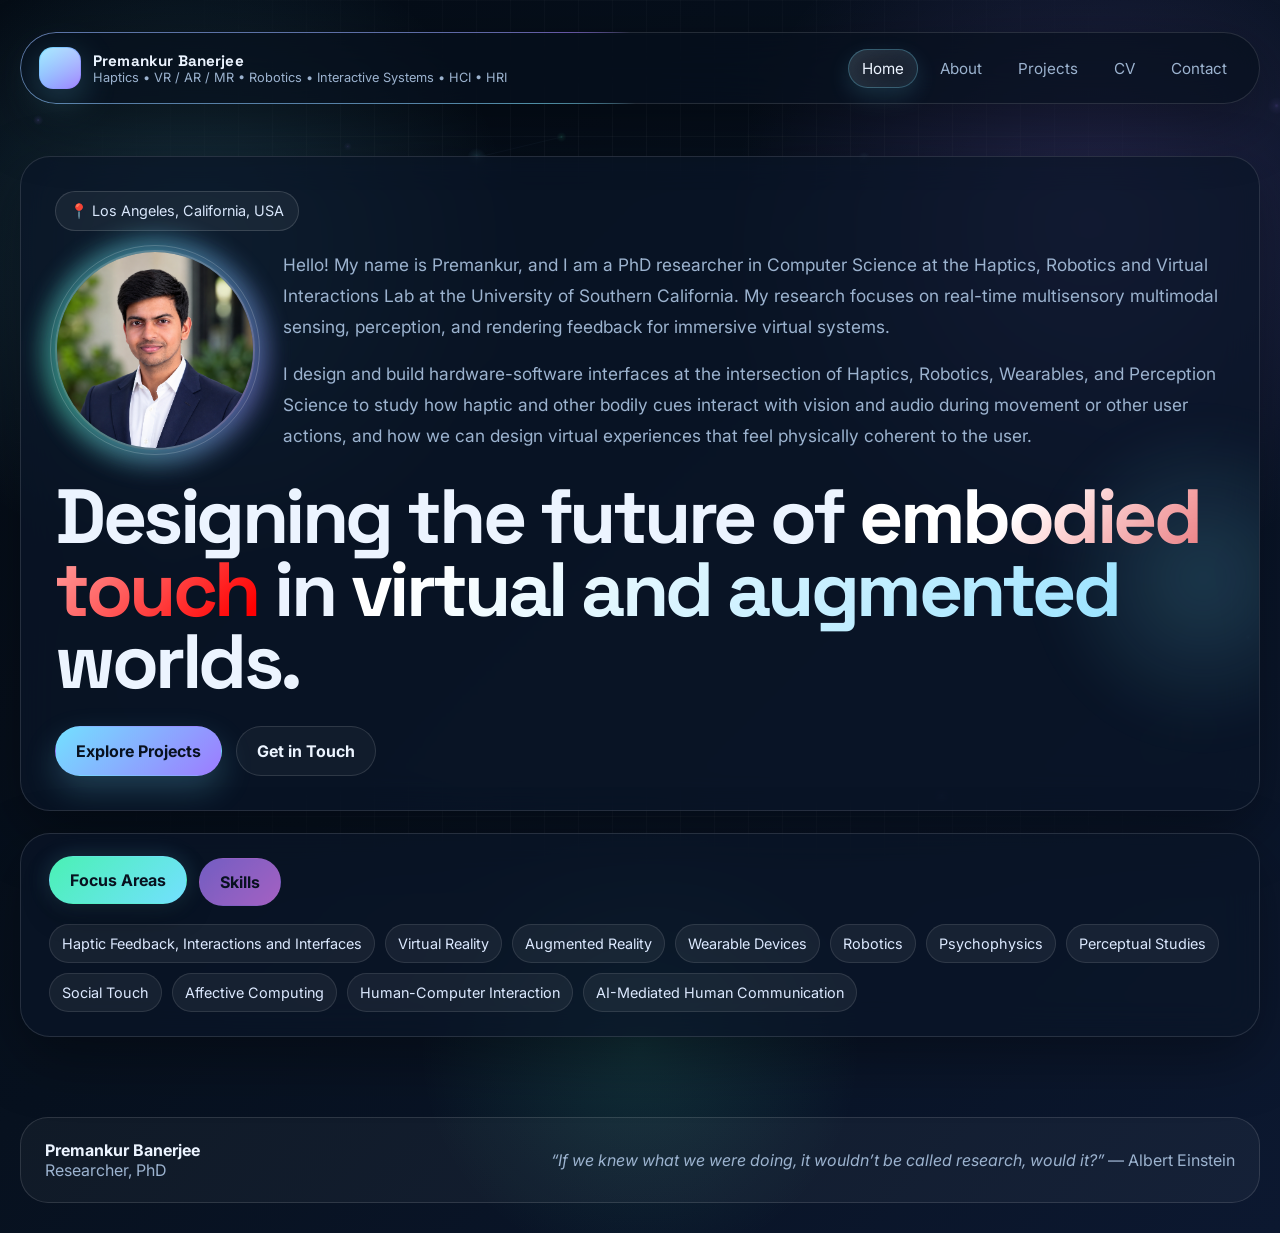
==== commit c6213de4: "Update index.html" ====
--- a/index.html
+++ b/index.html
@@ -45,7 +45,7 @@
 
             <div class="hero-top-copy">
               <p class="lead hero-bio">
-                I am Premankur Banerjee, a PhD researcher in Computer Science at the Haptics, Robotics and Virtual Interactions Lab at the University of Southern California. My research focuses on real-time multisensory multimodal sensing, perception, and rendering feedback for immersive virtual systems.
+                Hello! My name is Premankur, and I am a PhD researcher in Computer Science at the Haptics, Robotics and Virtual Interactions Lab at the University of Southern California. My research focuses on real-time multisensory multimodal sensing, perception, and rendering feedback for immersive virtual systems.
               </p>
 
               <p class="lead hero-bio">
--- a/fx.css
+++ b/fx.css
@@ -73,6 +73,7 @@
    you moved.
    ============================================================================= */
 
+/* Page transitions disabled; other animation sections remain active. */
 /* Shared skin for both halves of the wavefront. Glowing energy bands sit on
    both vertical edges, so whichever edge happens to be the working one — the
    leading edge on the way out, the trailing edge on the way in — is lit. */
@@ -114,16 +115,16 @@
 /* Arriving half. A pseudo-element on <html> so it is painted on the very first
    frame — no flash of unstyled content, no JS timing dependency. */
 html.fx::after {
-  content: "";
+  /* content: ""; */
   z-index: 9999;
-  animation: fx-sweep-out 0.72s cubic-bezier(0.16, 1, 0.3, 1) forwards;
+  /* animation: fx-sweep-out 0.72s cubic-bezier(0.16, 1, 0.3, 1) forwards; */
 }
 
 /* Leaving half, created by fx.js and tinted with the DESTINATION colour so the
    handoff between the two pages is seamless. */
 .fx-exit {
   z-index: 9990;
-  animation: fx-sweep-in 0.5s cubic-bezier(0.65, 0, 0.35, 1) forwards;
+  /* animation: fx-sweep-in 0.5s cubic-bezier(0.65, 0, 0.35, 1) forwards; */
 }
 
 @keyframes fx-sweep-in {
@@ -138,7 +139,7 @@
 
 /* Sensor scanline crossing the other axis as the page settles. */
 html.fx::before {
-  content: "";
+  /* content: ""; */
   position: fixed;
   left: 0;
   right: 0;
@@ -148,7 +149,7 @@
   pointer-events: none;
   mix-blend-mode: screen;
   background: linear-gradient(180deg, transparent, var(--fx-scan) 45%, transparent);
-  animation: fx-scan 1.15s cubic-bezier(0.4, 0, 0.2, 1) 0.2s both;
+  /* animation: fx-scan 1.15s cubic-bezier(0.4, 0, 0.2, 1) 0.2s both; */
 }
 
 @keyframes fx-scan {
@@ -160,7 +161,7 @@
 /* The content is carried along by the wave rather than fading in place: it
    leaves in the sweep direction and arrives still moving the same way. */
 html.fx .page {
-  animation: fx-page-in 0.9s cubic-bezier(0.16, 1, 0.3, 1) backwards;
+  /* animation: fx-page-in 0.9s cubic-bezier(0.16, 1, 0.3, 1) backwards; */
 }
 
 @keyframes fx-page-in {
@@ -169,7 +170,7 @@
 }
 
 html.fx-leaving .page {
-  animation: fx-page-out 0.5s cubic-bezier(0.65, 0, 0.35, 1) forwards;
+  /* animation: fx-page-out 0.5s cubic-bezier(0.65, 0, 0.35, 1) forwards; */
 }
 
 @keyframes fx-page-out {
@@ -184,13 +185,13 @@
    `backwards` (not `both`) means the hidden state only exists during the delay
    window — if the animation never runs, content is simply visible. */
 html.fx .page > * {
-  animation: fx-block-in 0.6s var(--fx-ease) backwards;
-}
-html.fx .page > *:nth-child(1)   { animation-delay: 0.06s; }
-html.fx .page > *:nth-child(2)   { animation-delay: 0.14s; }
-html.fx .page > *:nth-child(3)   { animation-delay: 0.21s; }
-html.fx .page > *:nth-child(4)   { animation-delay: 0.27s; }
-html.fx .page > *:nth-child(n+5) { animation-delay: 0.32s; }
+  /* animation: fx-block-in 0.6s var(--fx-ease) backwards; */
+}
+/* html.fx .page > *:nth-child(1)   { animation-delay: 0.06s; } */
+/* html.fx .page > *:nth-child(2)   { animation-delay: 0.14s; } */
+/* html.fx .page > *:nth-child(3)   { animation-delay: 0.21s; } */
+/* html.fx .page > *:nth-child(4)   { animation-delay: 0.27s; } */
+/* html.fx .page > *:nth-child(n+5) { animation-delay: 0.32s; } */
 
 @keyframes fx-block-in {
   from { opacity: 0; transform: translateY(16px); filter: blur(4px); }
@@ -707,7 +708,7 @@
   html.fx *::after {
     animation-duration: 0.001ms !important;
     animation-iteration-count: 1 !important;
-    transition-duration: 0.001ms !important;
+    transition-duration: 0.01ms !important;
   }
 
   html.fx .reveal,
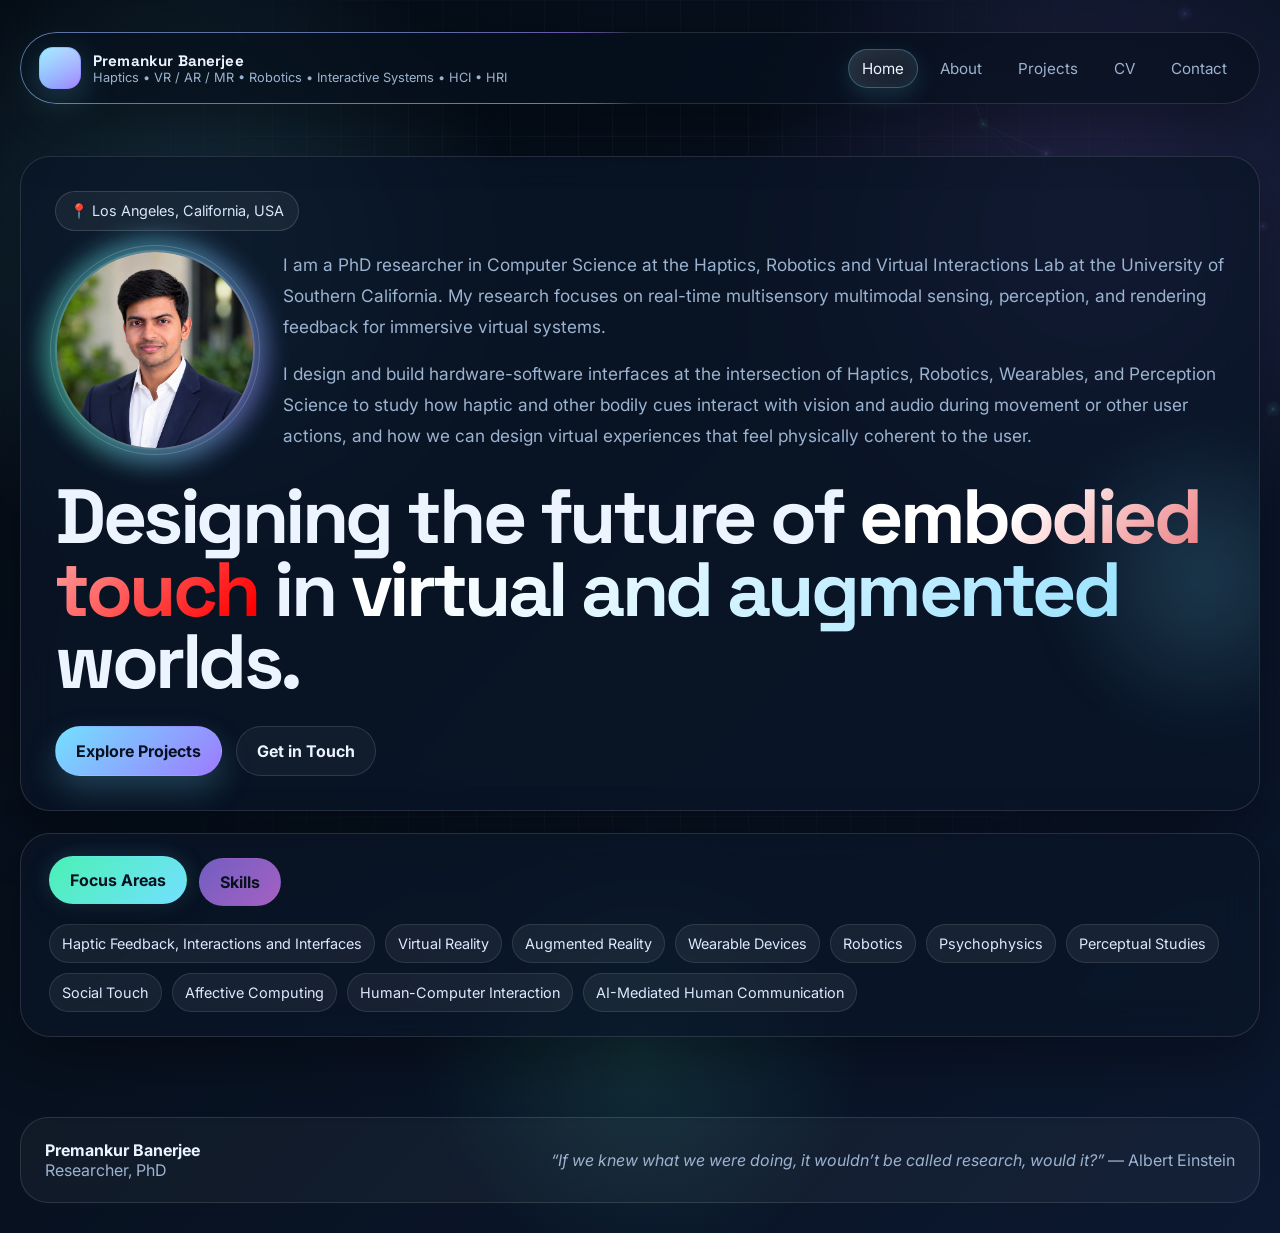
==== commit 620e124f: "Update index.html" ====
--- a/index.html
+++ b/index.html
@@ -45,7 +45,7 @@
 
             <div class="hero-top-copy">
               <p class="lead hero-bio">
-                Hello! My name is Premankur, and I am a PhD researcher in Computer Science at the Haptics, Robotics and Virtual Interactions Lab at the University of Southern California. My research focuses on real-time multisensory multimodal sensing, perception, and rendering feedback for immersive virtual systems.
+                I am a PhD researcher in Computer Science at the Haptics, Robotics and Virtual Interactions Lab at the University of Southern California. My research focuses on real-time multisensory multimodal sensing, perception, and rendering feedback for immersive virtual systems.
               </p>
 
               <p class="lead hero-bio">
